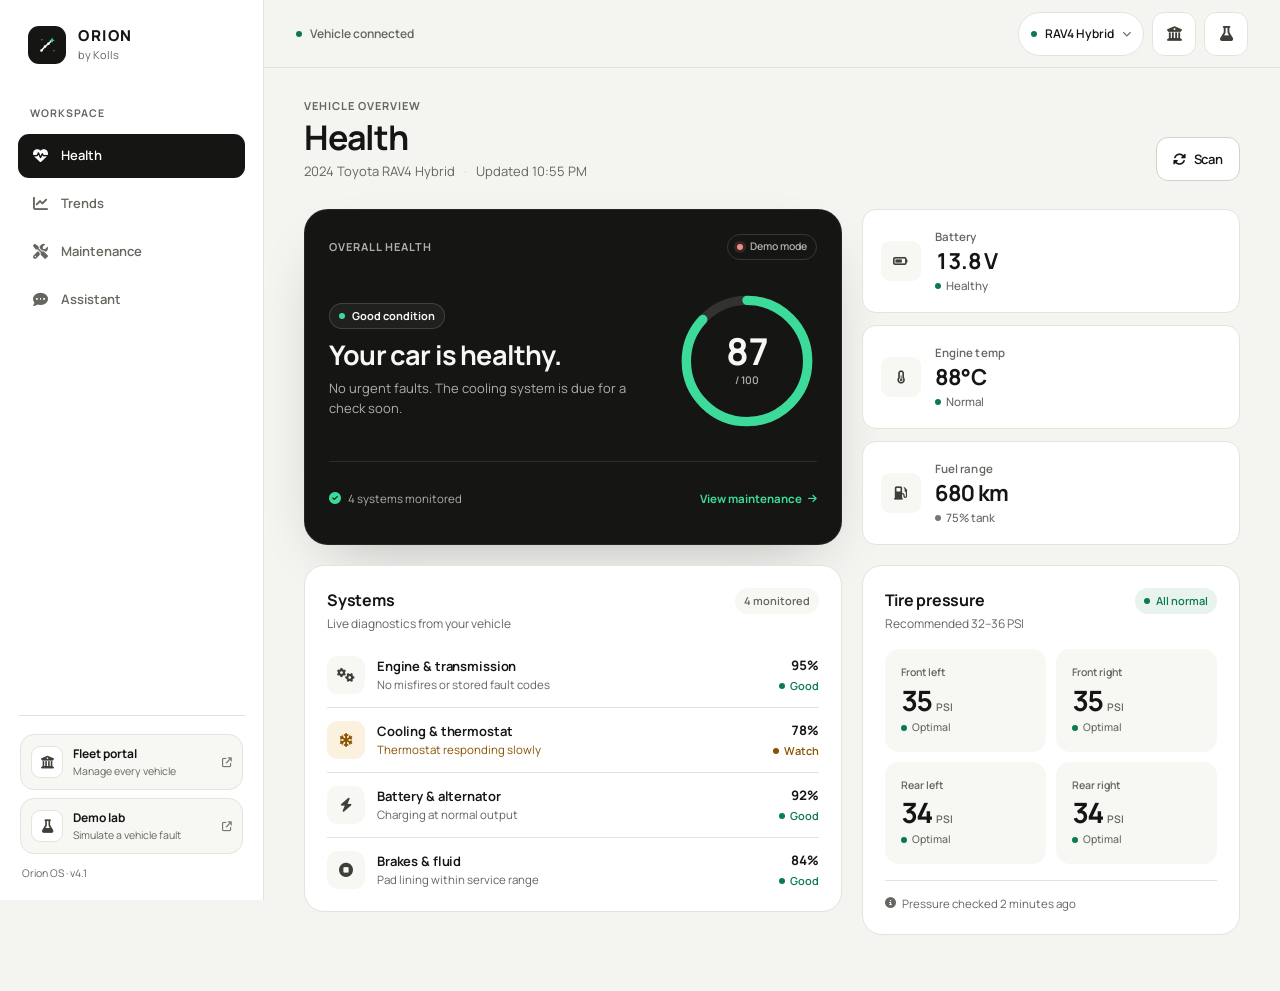
==== web-dashboard/index.html @ 201bc8b8 "fix: remove duplicate ESP32 device card and swap mobile fleet action for demo lab" ====
<!DOCTYPE html>
<html lang="en">
<head>
  <meta charset="UTF-8">
  <meta name="viewport" content="width=device-width, initial-scale=1">
  <meta name="description" content="Orion by Kolls — live vehicle diagnostics, maintenance planning and plain-English mechanic advice.">
  <meta name="theme-color" content="#f4f4f1">
  <title>Orion — Vehicle Health</title>

  <link rel="icon" type="image/svg+xml" href="logo.svg?v=3">

  <link rel="preconnect" href="https://fonts.googleapis.com">
  <link rel="preconnect" href="https://fonts.gstatic.com" crossorigin>
  <link href="https://fonts.googleapis.com/css2?family=Manrope:wght@400;500;600;700;800&display=swap" rel="stylesheet">
  <link rel="stylesheet" href="https://cdnjs.cloudflare.com/ajax/libs/font-awesome/6.5.1/css/all.min.css">

  <link rel="stylesheet" href="styles.css?v=13.1">
</head>
<body>
  <svg class="svg-sprite" xmlns="http://www.w3.org/2000/svg" aria-hidden="true" focusable="false">
    <symbol id="orion-mark" viewBox="0 0 32 32">
      <g fill="none" stroke="currentColor" stroke-width="2.1" stroke-linecap="round" stroke-linejoin="round">
        <path d="M8 24 13.2 18.1 18 14.2 21.8 10.4"/>
      </g>
      <g fill="currentColor">
        <circle cx="8" cy="24" r="1.9"/>
        <circle cx="13.2" cy="18.1" r="1.9"/>
        <circle cx="18" cy="14.2" r="1.9"/>
      </g>
      <path d="M23.4 4.8 24.5 7.9 27.6 9 24.5 10.1 23.4 13.2 22.3 10.1 19.2 9 22.3 7.9Z" fill="var(--accent-bright)"/>
      <circle cx="8.6" cy="8.4" r="1" fill="currentColor" opacity=".5"/>
      <circle cx="26" cy="24.2" r="1" fill="currentColor" opacity=".5"/>
    </symbol>
  </svg>
  <a class="skip-link" href="#main-content">Skip to content</a>

  <div class="app-shell">

    <!-- Desktop navigation -->
    <aside class="sidebar" aria-label="Workspace">
      <a class="brand" href="#" onclick="switchTab('health'); return false;" aria-label="Orion home">
        <span class="brand-mark"><svg viewBox="0 0 32 32" aria-hidden="true" focusable="false"><use href="#orion-mark"></use></svg></span>
        <span class="brand-text"><strong>ORION</strong><small>by Kolls</small></span>
      </a>

      <nav class="side-nav" aria-label="Main">
        <p class="nav-label">Workspace</p>
        <button class="nav-btn active" type="button" data-tab="health" aria-current="page">
          <i class="fa-solid fa-heart-pulse" aria-hidden="true"></i>
          <span>Health</span>
        </button>
        <button class="nav-btn" type="button" data-tab="trends">
          <i class="fa-solid fa-chart-line" aria-hidden="true"></i>
          <span>Trends</span>
        </button>
        <button class="nav-btn" type="button" data-tab="repairs">
          <i class="fa-solid fa-screwdriver-wrench" aria-hidden="true"></i>
          <span>Maintenance</span>
        </button>
        <button class="nav-btn" type="button" data-tab="assistant">
          <i class="fa-solid fa-comment-dots" aria-hidden="true"></i>
          <span>Assistant</span>
        </button>
      </nav>

      <div class="sidebar-footer">
        <a class="sidebar-demo sidebar-link" href="fleet.html">
          <span class="sidebar-demo-icon"><i class="fa-solid fa-building-columns" aria-hidden="true"></i></span>
          <span class="sidebar-demo-copy">
            <strong>Fleet portal</strong>
            <small>Manage every vehicle</small>
          </span>
          <i class="fa-solid fa-arrow-up-right-from-square" aria-hidden="true"></i>
        </a>
        <button class="sidebar-demo sidebar-demo--secondary" type="button" onclick="openSimModal()">
          <span class="sidebar-demo-icon"><i class="fa-solid fa-flask" aria-hidden="true"></i></span>
          <span class="sidebar-demo-copy">
            <strong>Demo lab</strong>
            <small>Simulate a vehicle fault</small>
          </span>
          <i class="fa-solid fa-arrow-up-right-from-square" aria-hidden="true"></i>
        </button>
        <p class="version">Orion OS · v4.1</p>
      </div>
    </aside>

    <!-- Main application -->
    <div class="app-main">

      <header class="topbar">
        <div class="topbar-brand">
          <span class="brand-mark brand-mark--sm"><svg viewBox="0 0 32 32" aria-hidden="true" focusable="false"><use href="#orion-mark"></use></svg></span>
          <strong>ORION</strong>
        </div>

        <div class="topbar-context">
          <span class="status-dot status-dot--dark" id="connection-dot"></span>
          <span id="connection-text">Vehicle connected</span>
        </div>

        <div class="topbar-right">
          <button class="vehicle-chip" type="button" onclick="openGarageModal()" aria-haspopup="dialog" title="Switch vehicle">
            <span class="status-dot" id="vehicle-dot"></span>
            <span id="header-car-name">RAV4 Hybrid</span>
            <i class="fa-solid fa-chevron-down" aria-hidden="true"></i>
          </button>
          <a class="icon-btn topbar-fleet-link" href="fleet.html" aria-label="Open fleet portal" title="Fleet portal">
            <i class="fa-solid fa-building-columns" aria-hidden="true"></i>
          </a>
          <button class="icon-btn topbar-demo" type="button" onclick="openSimModal()" aria-haspopup="dialog" aria-label="Open demo lab" title="Demo lab">
            <i class="fa-solid fa-flask" aria-hidden="true"></i>
          </button>
        </div>
      </header>

      <main class="content" id="main-content" tabindex="-1">

        <!-- =================================================================== -->
        <!-- HEALTH                                                              -->
        <!-- =================================================================== -->
        <section class="page active" id="page-health" aria-labelledby="health-title">
          <header class="page-head">
            <div>
              <p class="eyebrow">Vehicle overview</p>
              <h1 id="health-title">Health</h1>
              <p class="page-sub">
                <span id="page-car-name">2024 Toyota RAV4 Hybrid</span>
                <span class="dot-sep" aria-hidden="true">·</span>
                <span id="last-scan">Updated just now</span>
              </p>
            </div>
            <div class="page-head-actions">
              <button class="btn btn-secondary" type="button" id="scan-btn" onclick="runScan()" aria-label="Run a new vehicle scan">
                <i class="fa-solid fa-rotate" aria-hidden="true"></i>
                <span>Scan</span>
              </button>
            </div>
          </header>

          <div class="health-layout">

            <article class="score-card">
              <div class="score-top">
                <span class="eyebrow eyebrow--light">Overall health</span>
                <span class="live-badge is-demo" id="live-badge"><span class="live-dot" aria-hidden="true"></span><span id="live-badge-text">Demo mode</span></span>
              </div>

              <div class="score-main">
                <div class="score-copy">
                  <div class="status-pill" id="health-status-badge">
                    <span class="status-dot" aria-hidden="true"></span>
                    <span id="health-status-text">Good condition</span>
                  </div>
                  <h2 id="health-headline">Your car is healthy.</h2>
                  <p id="health-summary-text">No urgent faults. The cooling system is due for a check soon.</p>
                </div>

                <div class="score-ring" id="score-ring" role="img" aria-label="Health score: 87 out of 100">
                  <svg viewBox="0 0 120 120" aria-hidden="true">
                    <circle class="ring-track" cx="60" cy="60" r="52" pathLength="100"></circle>
                    <circle class="ring-value" id="ring-value" cx="60" cy="60" r="52" pathLength="100"></circle>
                  </svg>
                  <div class="score-ring-inner">
                    <strong id="health-score-number">87</strong>
                    <span>/ 100</span>
                  </div>
                </div>
              </div>

              <div class="score-foot">
                <span><i class="fa-solid fa-circle-check" aria-hidden="true"></i> 4 systems monitored</span>
                <button class="link-btn" type="button" onclick="switchTab('repairs')">
                  View maintenance <i class="fa-solid fa-arrow-right" aria-hidden="true"></i>
                </button>
              </div>
            </article>

            <div class="vitals-column">
              <article class="vital-card">
                <div class="vital-icon"><i class="fa-solid fa-battery-three-quarters" aria-hidden="true"></i></div>
                <div class="vital-copy">
                  <span class="vital-label">Battery</span>
                  <strong class="vital-value" id="val-battery">13.8 V</strong>
                  <span class="vital-meta"><span class="status-dot" id="battery-dot" aria-hidden="true"></span><span id="battery-status-text">Healthy</span></span>
                </div>
              </article>

              <article class="vital-card">
                <div class="vital-icon"><i class="fa-solid fa-temperature-half" aria-hidden="true"></i></div>
                <div class="vital-copy">
                  <span class="vital-label">Engine temp</span>
                  <strong class="vital-value" id="val-temp">88°C</strong>
                  <span class="vital-meta"><span class="status-dot" id="temp-dot" aria-hidden="true"></span><span id="temp-status-text">Normal</span></span>
                </div>
              </article>

              <article class="vital-card">
                <div class="vital-icon"><i class="fa-solid fa-gas-pump" aria-hidden="true"></i></div>
                <div class="vital-copy">
                  <span class="vital-label">Fuel range</span>
                  <strong class="vital-value" id="val-range">680 km</strong>
                  <span class="vital-meta"><span class="status-dot status-dot--neutral" id="range-dot" aria-hidden="true"></span><span id="range-status-text">75% tank</span></span>
                </div>
              </article>
            </div>

            <article class="card systems-card">
              <div class="card-head">
                <div>
                  <h2>Systems</h2>
                  <p id="systems-sub">Live diagnostics from your vehicle</p>
                </div>
                <span class="chip chip--quiet">4 monitored</span>
              </div>

              <div class="system-list">
                <div class="system-row">
                  <div class="system-icon"><i class="fa-solid fa-gears" aria-hidden="true"></i></div>
                  <div class="system-copy">
                    <strong>Engine &amp; transmission</strong>
                    <span>No misfires or stored fault codes</span>
                  </div>
                  <div class="system-metric">
                    <span class="system-value" data-system-value="engine">95%</span>
                    <span class="status status--good"><span class="status-dot" aria-hidden="true"></span>Good</span>
                  </div>
                </div>

                <div class="system-row" id="comp-row-cooling">
                  <div class="system-icon" id="cooling-icon"><i class="fa-solid fa-snowflake" aria-hidden="true"></i></div>
                  <div class="system-copy">
                    <strong>Cooling &amp; thermostat</strong>
                    <span id="cooling-desc">Thermostat responding slowly</span>
                  </div>
                  <div class="system-metric">
                    <span class="system-value" id="cooling-value">78%</span>
                    <span class="status status--warn" id="cooling-status"><span class="status-dot" aria-hidden="true"></span><span id="cooling-status-text">Watch</span></span>
                  </div>
                </div>

                <div class="system-row">
                  <div class="system-icon"><i class="fa-solid fa-bolt" aria-hidden="true"></i></div>
                  <div class="system-copy">
                    <strong>Battery &amp; alternator</strong>
                    <span>Charging at normal output</span>
                  </div>
                  <div class="system-metric">
                    <span class="system-value" data-system-value="electrical">92%</span>
                    <span class="status status--good"><span class="status-dot" aria-hidden="true"></span>Good</span>
                  </div>
                </div>

                <div class="system-row">
                  <div class="system-icon"><i class="fa-solid fa-circle-stop" aria-hidden="true"></i></div>
                  <div class="system-copy">
                    <strong>Brakes &amp; fluid</strong>
                    <span>Pad lining within service range</span>
                  </div>
                  <div class="system-metric">
                    <span class="system-value" data-system-value="brakes">84%</span>
                    <span class="status status--good"><span class="status-dot" aria-hidden="true"></span>Good</span>
                  </div>
                </div>
              </div>
            </article>

            <article class="card tires-card">
              <div class="card-head">
                <div>
                  <h2>Tire pressure</h2>
                  <p>Recommended 32–36 PSI</p>
                </div>
                <span class="chip chip--good" id="tpms-badge"><span class="status-dot" aria-hidden="true"></span><span id="tpms-badge-text">All normal</span></span>
              </div>

              <div class="tire-grid">
                <div class="tire-item" id="tire-fl-item">
                  <span class="tire-pos">Front left</span>
                  <div class="tire-reading"><strong id="tire-fl">35</strong><span>PSI</span></div>
                  <span class="tire-state"><span class="status-dot" id="tire-fl-dot" aria-hidden="true"></span><span id="tire-fl-state">Optimal</span></span>
                </div>
                <div class="tire-item" id="tire-fr-item">
                  <span class="tire-pos">Front right</span>
                  <div class="tire-reading"><strong id="tire-fr">35</strong><span>PSI</span></div>
                  <span class="tire-state"><span class="status-dot" id="tire-fr-dot" aria-hidden="true"></span><span id="tire-fr-state">Optimal</span></span>
                </div>
                <div class="tire-item" id="tire-rl-item">
                  <span class="tire-pos">Rear left</span>
                  <div class="tire-reading"><strong id="tire-rl">34</strong><span>PSI</span></div>
                  <span class="tire-state"><span class="status-dot" id="tire-rl-dot" aria-hidden="true"></span><span id="tire-rl-state">Optimal</span></span>
                </div>
                <div class="tire-item" id="tire-rr-item">
                  <span class="tire-pos">Rear right</span>
                  <div class="tire-reading"><strong id="tire-rr">34</strong><span>PSI</span></div>
                  <span class="tire-state"><span class="status-dot" id="tire-rr-dot" aria-hidden="true"></span><span id="tire-rr-state">Optimal</span></span>
                </div>
              </div>

              <div class="card-foot" id="tpms-footnote"><i class="fa-solid fa-circle-info" aria-hidden="true"></i> Pressure checked 2 minutes ago</div>
            </article>

          </div>
        </section>

        <!-- =================================================================== -->
        <!-- TRENDS                                                              -->
        <!-- =================================================================== -->
        <section class="page" id="page-trends" aria-labelledby="trends-title">
          <header class="page-head">
            <div>
              <p class="eyebrow">Vehicle history</p>
              <h1 id="trends-title">Trends</h1>
              <p class="page-sub">Health, efficiency and battery history at a glance.</p>
            </div>
          </header>

          <div class="trends-layout">
            <article class="card chart-card chart-card--health">
              <div class="card-head chart-head">
                <div>
                  <div class="chart-title-row">
                    <h2>Health score</h2>
                    <span class="chip chip--quiet">Sample data</span>
                  </div>
                  <p id="health-trend-caption">Daily overall condition, last 30 days.</p>
                </div>
                <div class="segmented chart-range" role="group" aria-label="Health score date range">
                  <button class="seg-btn" type="button" data-trend-range="7" aria-pressed="false">7D</button>
                  <button class="seg-btn active" type="button" data-trend-range="30" aria-pressed="true">30D</button>
                  <button class="seg-btn" type="button" data-trend-range="90" aria-pressed="false">90D</button>
                </div>
              </div>

              <div class="chart-kpis">
                <div class="chart-kpi-main">
                  <strong id="trend-current-score">87</strong><span>/ 100 today</span>
                </div>
                <span class="chart-delta" id="trend-delta">
                  <i class="fa-solid fa-arrow-trend-up" aria-hidden="true"></i>
                  <span>+4 pts</span>
                </span>
              </div>

              <div class="line-chart" id="health-chart" role="img" aria-label="Health score over the last 30 days">
                <div class="chart-y" id="health-chart-y" aria-hidden="true"></div>
                <div class="chart-plot">
                  <svg class="chart-svg" viewBox="0 0 100 100" preserveAspectRatio="none" aria-hidden="true">
                    <defs>
                      <linearGradient id="health-area-fill" x1="0" y1="0" x2="0" y2="100" gradientUnits="userSpaceOnUse">
                        <stop offset="0%" stop-color="#0b7a53" stop-opacity="0.18"></stop>
                        <stop offset="100%" stop-color="#0b7a53" stop-opacity="0.01"></stop>
                      </linearGradient>
                    </defs>
                    <g class="chart-grid" id="health-chart-grid"></g>
                    <path class="chart-area" id="health-chart-area" fill="url(#health-area-fill)" d=""></path>
                    <path class="chart-line" id="health-chart-line" d=""></path>
                  </svg>
                  <span class="chart-last-dot" id="health-chart-dot" aria-hidden="true"></span>
                </div>
                <div class="chart-x" id="health-chart-x" aria-hidden="true"></div>
              </div>

              <div class="chart-foot">
                <span><strong id="trend-best">87</strong> best day</span>
                <span><strong id="trend-average">84</strong> average</span>
                <span class="chart-foot-note">Illustrative history</span>
              </div>
            </article>

            <article class="card trend-summary" aria-labelledby="trend-summary-title">
              <div class="card-head">
                <div>
                  <h2 id="trend-summary-title">Highlights</h2>
                  <p id="trend-summary-caption">Selected period at a glance.</p>
                </div>
                <span class="trend-summary-icon" aria-hidden="true">
                  <i class="fa-solid fa-arrow-trend-up"></i>
                </span>
              </div>

              <div class="trend-stats">
                <div class="trend-stat">
                  <span>Average</span>
                  <strong id="trend-stat-average">84</strong>
                  <small>out of 100</small>
                </div>
                <div class="trend-stat">
                  <span>Best day</span>
                  <strong id="trend-stat-best">87</strong>
                  <small id="trend-stat-best-label">Oct 20</small>
                </div>
                <div class="trend-stat">
                  <span>Lowest</span>
                  <strong id="trend-stat-low">80</strong>
                  <small id="trend-stat-low-label">Sep 21</small>
                </div>
                <div class="trend-stat">
                  <span>Change</span>
                  <strong id="trend-stat-change">+7</strong>
                  <small>points in period</small>
                </div>
              </div>

              <div class="trend-note">
                <span class="status-dot" aria-hidden="true"></span>
                <span id="trend-note-text">No fault codes recorded in the selected period.</span>
              </div>
            </article>

            <article class="card chart-card chart-card--fuel">
              <div class="card-head chart-head">
                <div>
                  <h2>Fuel economy</h2>
                  <p>Weekly average, litres per 100 km.</p>
                </div>
                <span class="chip chip--good">Improving</span>
              </div>

              <div class="bar-chart" id="fuel-chart" role="img" aria-label="Weekly fuel economy for the last six weeks">
                <div class="bar-columns" id="fuel-bars"></div>
              </div>

              <div class="chart-foot">
                <span>Latest <strong id="fuel-latest">6.9 L/100 km</strong></span>
                <span>6-week average <strong id="fuel-average">7.3 L/100 km</strong></span>
              </div>
            </article>

            <article class="card chart-card chart-card--battery">
              <div class="card-head chart-head">
                <div>
                  <h2>Battery voltage</h2>
                  <p>Resting voltage, last 14 days.</p>
                </div>
                <span class="chip chip--good">Stable</span>
              </div>

              <div class="chart-kpis chart-kpis--small">
                <div class="chart-kpi-main">
                  <strong id="battery-latest">13.8</strong><span>V today</span>
                </div>
                <span class="chart-delta chart-delta--neutral" id="battery-delta">Normal range</span>
              </div>

              <div class="line-chart line-chart--compact" id="battery-chart" role="img" aria-label="Battery voltage over the last 14 days">
                <div class="chart-y" id="battery-chart-y" aria-hidden="true"></div>
                <div class="chart-plot">
                  <svg class="chart-svg" viewBox="0 0 100 100" preserveAspectRatio="none" aria-hidden="true">
                    <defs>
                      <linearGradient id="battery-area-fill" x1="0" y1="0" x2="0" y2="100" gradientUnits="userSpaceOnUse">
                        <stop offset="0%" stop-color="#0b7a53" stop-opacity="0.14"></stop>
                        <stop offset="100%" stop-color="#0b7a53" stop-opacity="0.01"></stop>
                      </linearGradient>
                    </defs>
                    <g class="chart-grid" id="battery-chart-grid"></g>
                    <path class="chart-area" id="battery-chart-area" fill="url(#battery-area-fill)" d=""></path>
                    <path class="chart-line" id="battery-chart-line" d=""></path>
                  </svg>
                  <span class="chart-last-dot" id="battery-chart-dot" aria-hidden="true"></span>
                </div>
                <div class="chart-x" id="battery-chart-x" aria-hidden="true"></div>
              </div>

              <div class="chart-foot">
                <span>14-day average <strong id="battery-average">13.7 V</strong></span>
                <span class="chart-foot-note">12.4–12.8 V is low</span>
              </div>
            </article>
          </div>
        </section>

        <!-- =================================================================== -->
        <!-- MAINTENANCE                                                         -->
        <!-- =================================================================== -->
        <section class="page" id="page-repairs" aria-labelledby="repairs-title">
          <header class="page-head">
            <div>
              <p class="eyebrow">Plan &amp; protect</p>
              <h1 id="repairs-title">Maintenance</h1>
              <p class="page-sub">Catch small wear before it becomes an expensive repair.</p>
            </div>
          </header>

          <div class="repairs-layout">
            <article class="savings-card">
              <div class="savings-top">
                <div>
                  <p class="eyebrow">Estimated savings</p>
                  <div class="savings-amount"><span id="total-saved-display">₦3,450,000</span><span class="savings-plus">+</span></div>
                  <p class="savings-copy">Avoided by fixing issues early, based on current service estimates.</p>
                </div>
                <span class="savings-icon"><i class="fa-solid fa-arrow-trend-down" aria-hidden="true"></i></span>
              </div>

              <div class="savings-foot">
                <div>
                  <strong id="repairs-count">2 open items</strong>
                  <span>for this vehicle</span>
                </div>
                <button class="btn btn-secondary btn-sm" type="button" onclick="openCertModal()">
                  <i class="fa-solid fa-file-lines" aria-hidden="true"></i> View report
                </button>
              </div>
            </article>

            <div class="repairs-column">
              <div class="section-head">
                <div>
                  <h2>Needs attention</h2>
                  <p>Simulate a fix to see the health score respond.</p>
                </div>
              </div>

              <div class="repairs-list" id="repairs-list">
                <!-- Rendered by app.js -->
              </div>
            </div>

            <article class="card wear-card">
              <div class="card-head wear-head">
                <div>
                  <h2>Part life</h2>
                  <p>Projected remaining life for your current driving style.</p>
                </div>
                <div class="segmented" role="group" aria-label="Driving style">
                  <button class="seg-btn active" type="button" id="btn-style-gentle" onclick="setDriverStyle('gentle')" aria-pressed="true">Gentle</button>
                  <button class="seg-btn" type="button" id="btn-style-city" onclick="setDriverStyle('city')" aria-pressed="false">City</button>
                  <button class="seg-btn" type="button" id="btn-style-heavy" onclick="setDriverStyle('heavy')" aria-pressed="false">Heavy</button>
                </div>
              </div>

              <div class="wear-list" id="wear-bars-container"><!-- Rendered by app.js --></div>
              <p class="card-note">Estimates based on 12,400 km driven and manufacturer service intervals.</p>
            </article>
          </div>
        </section>

        <!-- =================================================================== -->
        <!-- ASSISTANT                                                           -->
        <!-- =================================================================== -->
        <section class="page" id="page-assistant" aria-labelledby="assistant-title">
          <header class="page-head">
            <div>
              <p class="eyebrow">Help &amp; records</p>
              <h1 id="assistant-title">Assistant</h1>
              <p class="page-sub">Plain-English answers, driving insights and vehicle tools.</p>
            </div>
          </header>

          <button class="assistant-menu-toggle" id="assistant-menu-toggle" type="button" onclick="toggleAssistantMenu()" aria-expanded="false" aria-controls="assistant-side-panel">
            <span class="assistant-menu-icon"><i class="fa-solid fa-bars" aria-hidden="true"></i></span>
            <span class="assistant-menu-copy">
              <strong>Predictive AI &amp; tools</strong>
              <small>Anomaly insights, habits and vehicle records</small>
            </span>
            <i class="fa-solid fa-chevron-down assistant-menu-chevron" aria-hidden="true"></i>
          </button>

          <div class="assistant-layout" id="assistant-layout">
            <div class="assistant-side" id="assistant-side-panel" role="region" aria-label="Predictive model, driving habits and vehicle tools">
              <article class="card ai-model-card" id="ai-model-card" data-tone="good">
                <div class="card-head">
                  <div>
                    <h2>Predictive model</h2>
                    <p>Unsupervised anomaly detection on live telemetry.</p>
                  </div>
                  <span class="chip chip--good" id="ai-model-state">Normal</span>
                </div>

                <div class="ai-score-row">
                  <div class="ai-score-number"><strong id="ai-risk-score">--</strong><span>/100</span></div>
                  <div class="ai-score-copy">
                    <strong id="ai-risk-label">Analysing</strong>
                    <span id="ai-risk-summary">Learning the vehicle's normal operating envelope.</span>
                  </div>
                </div>
                <div class="ai-meter" id="ai-meter" role="img" aria-label="Anomaly risk">
                  <span id="ai-risk-meter"></span>
                </div>

                <div class="ai-fact-grid">
                  <div><span>Nearest cluster</span><strong id="ai-cluster">--</strong></div>
                  <div><span>Confidence</span><strong id="ai-confidence">--</strong></div>
                  <div><span>Baseline</span><strong id="ai-samples">--</strong></div>
                  <div><span>14-day view</span><strong id="ai-forecast">--</strong></div>
                </div>

                <div class="ai-signals" id="ai-signals">
                  <div class="ai-signal">
                    <span class="ai-signal-name"><span class="ai-signal-dot"></span>Waiting for telemetry</span>
                    <strong>--</strong>
                  </div>
                </div>

                <button class="btn btn-secondary btn-sm full-width ai-explain-btn" type="button" onclick="explainAiModel()">
                  <i class="fa-solid fa-microchip" aria-hidden="true"></i> Explain this model
                </button>
              </article>

              <article class="card habits-card">
                <div class="card-head">
                  <div>
                    <h2>Driving habits</h2>
                    <p>How smoothly you drive affects wear.</p>
                  </div>
                  <span class="chip chip--good">+₦4,440,000 / year</span>
                </div>

                <div class="habit-list">
                  <div class="habit-row">
                    <div class="habit-copy"><strong>Smooth braking</strong><span>Saves brake pads</span></div>
                    <span class="habit-value">92%</span>
                  </div>
                  <div class="habit-bar"><span style="width:92%"></span></div>

                  <div class="habit-row">
                    <div class="habit-copy"><strong>Gentle starts</strong><span>Saves fuel</span></div>
                    <span class="habit-value">88%</span>
                  </div>
                  <div class="habit-bar"><span style="width:88%"></span></div>

                  <div class="habit-row">
                    <div class="habit-copy"><strong>Low idling</strong><span>Keeps the engine clean</span></div>
                    <span class="habit-value">95%</span>
                  </div>
                  <div class="habit-bar"><span style="width:95%"></span></div>
                </div>
              </article>

              <article class="card tools-card">
                <div class="card-head">
                  <div>
                    <h2>Vehicle tools</h2>
                    <p>Records, vehicles and testing.</p>
                  </div>
                </div>

                <div class="tool-list">
                  <button class="tool-row" type="button" onclick="openAssistantTool('certificate')">
                    <span class="tool-icon"><i class="fa-solid fa-file-shield" aria-hidden="true"></i></span>
                    <span class="tool-copy"><strong>Health certificate</strong><span>Print or save a verified report</span></span>
                    <i class="fa-solid fa-chevron-right" aria-hidden="true"></i>
                  </button>

                  <button class="tool-row" type="button" onclick="openAssistantTool('garage')">
                    <span class="tool-icon"><i class="fa-solid fa-warehouse" aria-hidden="true"></i></span>
                    <span class="tool-copy"><strong>Connected garage</strong><span>Switch between family vehicles</span></span>
                    <i class="fa-solid fa-chevron-right" aria-hidden="true"></i>
                  </button>

                  <a class="tool-row tool-row--link" href="fleet.html">
                    <span class="tool-icon"><i class="fa-solid fa-building-columns" aria-hidden="true"></i></span>
                    <span class="tool-copy"><strong>Fleet portal</strong><span>Track multiple vehicles and brands</span></span>
                    <i class="fa-solid fa-arrow-up-right-from-square" aria-hidden="true"></i>
                  </a>

                  <button class="tool-row" type="button" onclick="openAssistantTool('demo')">
                    <span class="tool-icon"><i class="fa-solid fa-flask" aria-hidden="true"></i></span>
                    <span class="tool-copy"><strong>Demo lab</strong><span>Test warnings without hardware</span></span>
                    <i class="fa-solid fa-chevron-right" aria-hidden="true"></i>
                  </button>
                </div>
              </article>
            </div>

            <article class="chat-card">
              <div class="chat-head">
                <span class="chat-avatar"><i class="fa-solid fa-user-gear" aria-hidden="true"></i></span>
                <div class="chat-title">
                  <h2>AI Mechanic</h2>
                  <p><span class="status-dot" aria-hidden="true"></span>Online · local ML · anomaly model</p>
                </div>
              </div>

              <div class="chat-model-strip">
                <span><i class="fa-solid fa-microchip" aria-hidden="true"></i> Unsupervised model</span>
                <strong id="chat-model-summary">Learning baseline…</strong>
              </div>

              <div class="chat-stream" id="assistant-chat-stream" aria-live="polite">
                <div class="msg msg--bot">
                  <p>Hi — I'm Orion's AI mechanic. I use a local TF-IDF intent model and an unsupervised k-means anomaly detector on your live telemetry.</p>
                </div>
                <div class="msg msg--bot">
                  <p>Ask <strong>“What will fail next?”</strong> for a predictive scan, or ask about a system and I'll ground the answer in the model's signal scores.</p>
                </div>
              </div>

              <div class="chat-chips" aria-label="Suggested questions">
                <button class="chat-chip" type="button" onclick="askMechanicQuestion('Predict the next likely failure')">Predict next failure</button>
                <button class="chat-chip" type="button" onclick="askMechanicQuestion('What looks anomalous right now?')">What looks anomalous?</button>
                <button class="chat-chip" type="button" onclick="askMechanicQuestion('Why does the car feel like it runs warm?')">Why is the car warm?</button>
                <button class="chat-chip" type="button" onclick="askMechanicQuestion('How long can I drive on my current brake pads?')">Brake pad life</button>
                <button class="chat-chip" type="button" onclick="askMechanicQuestion('How does the unsupervised AI model work?')">How does the AI work?</button>
              </div>

              <form class="chat-form" id="assistant-form">
                <label class="visually-hidden" for="assistant-input-field">Ask the mechanic a question</label>
                <input class="chat-input" type="text" id="assistant-input-field" placeholder="Ask about your car…" autocomplete="off">
                <button class="send-btn" type="submit" aria-label="Send message">
                  <i class="fa-solid fa-arrow-up" aria-hidden="true"></i>
                </button>
              </form>
            </article>
          </div>
        </section>

      </main>

      <!-- Mobile navigation -->
      <nav class="bottom-nav" aria-label="Mobile navigation">
        <button class="nav-btn active" type="button" data-tab="health" aria-current="page">
          <i class="fa-solid fa-heart-pulse" aria-hidden="true"></i>
          <span>Health</span>
        </button>
        <button class="nav-btn" type="button" data-tab="trends">
          <i class="fa-solid fa-chart-line" aria-hidden="true"></i>
          <span>Trends</span>
        </button>
        <button class="nav-btn" type="button" data-tab="repairs">
          <i class="fa-solid fa-screwdriver-wrench" aria-hidden="true"></i>
          <span>Maintenance</span>
        </button>
        <button class="nav-btn" type="button" data-tab="assistant">
          <i class="fa-solid fa-comment-dots" aria-hidden="true"></i>
          <span>Assistant</span>
        </button>
      </nav>
    </div>
  </div>

  <!-- ===================================================================== -->
  <!-- MODALS                                                                -->
  <!-- ===================================================================== -->

  <div class="modal-overlay" id="garage-modal" aria-hidden="true">
    <div class="modal" role="dialog" aria-modal="true" aria-labelledby="garage-title">
      <div class="modal-head">
        <div>
          <p class="eyebrow">Connected garage</p>
          <h2 id="garage-title">Choose a vehicle</h2>
        </div>
        <button class="icon-btn modal-close" type="button" data-close aria-label="Close garage">
          <i class="fa-solid fa-xmark" aria-hidden="true"></i>
        </button>
      </div>
      <p class="modal-desc">Select a vehicle to inspect its live health status.</p>

      <div class="garage-list">
        <button class="garage-item active" type="button" data-car="suv" onclick="selectCar('suv')" aria-pressed="true">
          <span class="garage-car">
            <span class="garage-icon"><i class="fa-solid fa-car-side" aria-hidden="true"></i></span>
            <span class="garage-copy"><strong>2024 Toyota RAV4 Hybrid</strong><small>Family SUV · 7ABC123</small></span>
          </span>
          <span class="garage-score"><strong data-score-for="suv">87</strong><small>/ 100</small><i class="fa-solid fa-circle-check" aria-hidden="true"></i></span>
        </button>

        <button class="garage-item" type="button" data-car="sedan" onclick="selectCar('sedan')" aria-pressed="false">
          <span class="garage-car">
            <span class="garage-icon"><i class="fa-solid fa-car-side" aria-hidden="true"></i></span>
            <span class="garage-copy"><strong>2023 Honda Civic 2.0L</strong><small>Daily commuter · 9XYZ882</small></span>
          </span>
          <span class="garage-score"><strong data-score-for="sedan">95</strong><small>/ 100</small><i class="fa-solid fa-circle-check" aria-hidden="true"></i></span>
        </button>

        <button class="garage-item" type="button" data-car="truck" onclick="selectCar('truck')" aria-pressed="false">
          <span class="garage-car">
            <span class="garage-icon"><i class="fa-solid fa-truck-pickup" aria-hidden="true"></i></span>
            <span class="garage-copy"><strong>2022 Ford F-150 SuperCrew</strong><small>Work truck · 4MNO456</small></span>
          </span>
          <span class="garage-score"><strong data-score-for="truck">74</strong><small>/ 100</small><i class="fa-solid fa-circle-check" aria-hidden="true"></i></span>
        </button>
      </div>
    </div>
  </div>

  <div class="modal-overlay" id="cert-modal" aria-hidden="true">
    <div class="modal modal--wide" role="dialog" aria-modal="true" aria-labelledby="cert-modal-title">
      <div class="modal-head">
        <div>
          <p class="eyebrow">Vehicle record</p>
          <h2 id="cert-modal-title">Health certificate</h2>
        </div>
        <button class="icon-btn modal-close" type="button" data-close aria-label="Close certificate">
          <i class="fa-solid fa-xmark" aria-hidden="true"></i>
        </button>
      </div>

      <div class="cert-sheet">
        <div class="cert-top">
          <div class="cert-brand">
            <span class="brand-mark brand-mark--sm"><svg viewBox="0 0 32 32" aria-hidden="true" focusable="false"><use href="#orion-mark"></use></svg></span>
            <span><strong>ORION</strong><small>A Kolls product</small></span>
          </div>
          <span class="chip chip--good">Verified report</span>
        </div>

        <div class="cert-title">
          <p>Vehicle health certificate</p>
          <h2 id="cert-title">2024 Toyota RAV4 Hybrid</h2>
          <span>Generated from live vehicle diagnostics</span>
        </div>

        <div class="cert-score">
          <div>
            <span>Overall health</span>
            <strong id="cert-score">87 / 100</strong>
          </div>
          <span class="status-pill status-pill--light" id="cert-status"><span class="status-dot"></span><span id="cert-status-text">Good condition</span></span>
        </div>

        <div class="cert-grid">
          <div><span>Engine &amp; transmission</span><strong id="cert-engine">95% · Pass</strong></div>
          <div><span>Cooling system</span><strong id="cert-cooling">78% · Monitor</strong></div>
          <div><span>Battery &amp; charging</span><strong id="cert-electrical">92% · Pass</strong></div>
          <div><span>Brakes &amp; chassis</span><strong id="cert-brakes">84% · Pass</strong></div>
          <div><span>Inspection date</span><strong id="cert-date">October 20, 2026</strong></div>
          <div><span>Fault codes</span><strong>0 pending</strong></div>
        </div>

        <div class="cert-foot">
          <span>Verification ID</span>
          <strong id="cert-hash">ORION-8F91A-2026</strong>
        </div>
      </div>

      <div class="modal-actions">
        <button class="btn btn-primary full-width" type="button" onclick="window.print()">
          <i class="fa-solid fa-print" aria-hidden="true"></i> Print report
        </button>
      </div>
    </div>
  </div>

  <div class="modal-overlay" id="sim-modal" aria-hidden="true">
    <div class="modal" role="dialog" aria-modal="true" aria-labelledby="sim-title">
      <div class="modal-head">
        <div>
          <p class="eyebrow">Demo lab</p>
          <h2 id="sim-title">Simulate a fault</h2>
        </div>
        <button class="icon-btn modal-close" type="button" data-close aria-label="Close demo lab">
          <i class="fa-solid fa-xmark" aria-hidden="true"></i>
        </button>
      </div>
      <p class="modal-desc">Choose a scenario to see how the dashboard responds. Values stay simulated until you reset.</p>

      <div class="demo-grid">
        <button class="demo-option" type="button" onclick="triggerTestScenario('overheat')">
          <span class="demo-icon demo-icon--danger"><i class="fa-solid fa-temperature-high" aria-hidden="true"></i></span>
          <span class="demo-copy"><strong>Engine overheat</strong><span>112°C coolant, health drops</span></span>
          <i class="fa-solid fa-chevron-right" aria-hidden="true"></i>
        </button>

        <button class="demo-option" type="button" onclick="triggerTestScenario('battery')">
          <span class="demo-icon demo-icon--warn"><i class="fa-solid fa-car-battery" aria-hidden="true"></i></span>
          <span class="demo-copy"><strong>Low battery</strong><span>11.4V charging fault</span></span>
          <i class="fa-solid fa-chevron-right" aria-hidden="true"></i>
        </button>

        <button class="demo-option" type="button" onclick="triggerTestScenario('tire')">
          <span class="demo-icon demo-icon--warn"><i class="fa-solid fa-circle-exclamation" aria-hidden="true"></i></span>
          <span class="demo-copy"><strong>Low tire pressure</strong><span>Front left drops to 24 PSI</span></span>
          <i class="fa-solid fa-chevron-right" aria-hidden="true"></i>
        </button>

        <button class="demo-option" type="button" onclick="triggerTestScenario('reset')">
          <span class="demo-icon demo-icon--good"><i class="fa-solid fa-rotate-left" aria-hidden="true"></i></span>
          <span class="demo-copy"><strong>Reset to normal</strong><span>Restore the selected vehicle</span></span>
          <i class="fa-solid fa-chevron-right" aria-hidden="true"></i>
        </button>
      </div>
    </div>
  </div>

  <div class="toast-popup" id="toast-message" role="status" aria-live="polite">
    <span class="toast-icon"><i class="fa-solid fa-check" id="toast-icon" aria-hidden="true"></i></span>
    <span id="toast-text"></span>
  </div>

  <script src="mqtt.min.js?v=5.10.4"></script>
  <script src="live-telemetry.js?v=1.1"></script>
  <script src="ai-engine.js?v=1.1"></script>
  <script src="app.js?v=12.2"></script>
</body>
</html>
---- web-dashboard/styles.css ----
/* ==========================================================================
   ORION BY KOLLS — VEHICLE HEALTH DESIGN SYSTEM
   Neutral-first interface. One accent. 4/8pt spacing. Responsive app shell.
   ========================================================================== */

:root {
  --bg: #f4f4f1;
  --surface: #ffffff;
  --surface-2: #f7f7f3;
  --surface-3: #efefea;

  --ink: #151614;
  --ink-2: #3d3f39;
  --muted: #64665f;
  --muted-2: #767870;

  --border: #e4e4dd;
  --border-strong: #d3d3ca;

  --dark: #151614;
  --dark-2: #1d1e1b;
  --on-dark: #f7f7f3;
  --on-dark-muted: #aeb0a6;

  --accent: #0b7a53;
  --accent-strong: #075e40;
  --accent-soft: #e7f3ec;
  --accent-bright: #3ddb9a;

  --warn: #8a5200;
  --warn-soft: #fbf1de;
  --warn-bright: #e8a23a;

  --danger: #9e2a21;
  --danger-soft: #fbeae8;
  --danger-bright: #f28b82;

  --radius-sm: 10px;
  --radius-md: 14px;
  --radius-lg: 20px;
  --radius-xl: 24px;

  --shadow-sm: 0 1px 2px rgba(20, 21, 19, 0.04);
  --shadow-lg: 0 24px 60px -28px rgba(20, 21, 19, 0.32);

  --sidebar-w: 264px;
  --font: 'Manrope', -apple-system, BlinkMacSystemFont, 'Segoe UI', Roboto, sans-serif;
  --ease: cubic-bezier(0.2, 0.8, 0.2, 1);
}

/* --------------------------------------------------------------------------
   Reset & base
   -------------------------------------------------------------------------- */

*,
*::before,
*::after {
  box-sizing: border-box;
}

html {
  -webkit-text-size-adjust: 100%;
}

body {
  margin: 0;
  min-height: 100vh;
  background: var(--bg);
  color: var(--ink);
  font-family: var(--font);
  font-size: 15px;
  line-height: 1.5;
  -webkit-font-smoothing: antialiased;
  text-rendering: optimizeLegibility;
}

body.modal-open {
  overflow: hidden;
}

h1, h2, h3, h4, p {
  margin: 0;
}

button,
input {
  font: inherit;
  color: inherit;
}

button {
  border: 0;
  background: none;
}

button:not(:disabled) {
  cursor: pointer;
}

button:disabled {
  cursor: wait;
}

a {
  color: var(--accent);
}

svg {
  display: block;
}

.svg-sprite {
  position: absolute;
  width: 0;
  height: 0;
  overflow: hidden;
}

::selection {
  background: var(--accent);
  color: #fff;
}

:where(button, a, input):focus-visible {
  outline: 2px solid var(--accent);
  outline-offset: 2px;
}

.visually-hidden {
  position: absolute !important;
  width: 1px;
  height: 1px;
  padding: 0;
  margin: -1px;
  overflow: hidden;
  clip: rect(0, 0, 0, 0);
  white-space: nowrap;
  border: 0;
}

.skip-link {
  position: fixed;
  top: 12px;
  left: 12px;
  z-index: 3000;
  transform: translateY(-160%);
  padding: 10px 16px;
  border-radius: var(--radius-sm);
  background: var(--ink);
  color: #fff;
  font-size: 13px;
  font-weight: 600;
  text-decoration: none;
  transition: transform 0.2s var(--ease);
}

.skip-link:focus {
  transform: translateY(0);
}

.full-width {
  width: 100%;
}

/* --------------------------------------------------------------------------
   App shell
   -------------------------------------------------------------------------- */

.app-shell {
  min-height: 100vh;
}

.app-main {
  min-height: 100vh;
  display: flex;
  flex-direction: column;
}

.sidebar {
  display: none;
}

.content {
  width: 100%;
  max-width: 840px;
  margin: 0 auto;
  flex: 1;
  padding: 24px 16px calc(96px + env(safe-area-inset-bottom));
}

.page {
  display: none;
}

.page.active {
  display: block;
  animation: pageIn 0.28s var(--ease);
}

@keyframes pageIn {
  from {
    opacity: 0;
    transform: translateY(6px);
  }
  to {
    opacity: 1;
    transform: none;
  }
}

/* --------------------------------------------------------------------------
   Brand
   -------------------------------------------------------------------------- */

.brand {
  display: flex;
  align-items: center;
  gap: 12px;
  min-width: 0;
  color: var(--ink);
  text-decoration: none;
}

.brand-mark {
  width: 38px;
  height: 38px;
  border-radius: 11px;
  background: var(--ink);
  color: #fff;
  display: grid;
  place-items: center;
  font-size: 17px;
  flex-shrink: 0;
}

.brand-mark svg {
  width: 22px;
  height: 22px;
}

.brand-mark--sm {
  width: 34px;
  height: 34px;
  border-radius: 10px;
  font-size: 15px;
}

.brand-mark--sm svg {
  width: 18px;
  height: 18px;
}

.brand-text {
  min-width: 0;
}

.brand-text strong {
  display: block;
  font-size: 15px;
  font-weight: 800;
  letter-spacing: 0.1em;
  line-height: 1.2;
}

.brand-text small {
  display: block;
  margin-top: 2px;
  font-size: 11px;
  color: var(--muted);
  white-space: nowrap;
}

/* --------------------------------------------------------------------------
   Desktop sidebar
   -------------------------------------------------------------------------- */

.side-nav {
  display: flex;
  flex-direction: column;
  gap: 4px;
}

.nav-label {
  padding: 0 12px;
  margin: 16px 0 8px;
  font-size: 10.5px;
  font-weight: 700;
  letter-spacing: 0.1em;
  text-transform: uppercase;
  color: var(--muted);
}

.nav-btn {
  display: flex;
  flex-direction: column;
  align-items: center;
  justify-content: center;
  gap: 4px;
  min-height: 44px;
  padding: 0;
  border-radius: 11px;
  color: var(--muted);
  font-size: 11.5px;
  font-weight: 600;
  line-height: 1.2;
  transition: background 0.16s ease, color 0.16s ease;
}

.nav-btn i {
  font-size: 19px;
  width: 30px;
  height: 26px;
  display: grid;
  place-items: center;
  border-radius: 8px;
  transition: background 0.16s ease, color 0.16s ease;
}

.nav-btn:hover {
  color: var(--ink);
}

.sidebar-footer {
  margin-top: auto;
  padding-top: 20px;
  border-top: 1px solid var(--border);
}

.sidebar-demo {
  display: flex;
  align-items: center;
  gap: 10px;
  width: 100%;
  min-height: 56px;
  padding: 8px 10px;
  border: 1px solid var(--border);
  border-radius: var(--radius-md);
  background: var(--surface-2);
  text-align: left;
  transition: background 0.16s ease, border-color 0.16s ease;
}

.sidebar-demo:hover {
  background: var(--surface-3);
  border-color: var(--border-strong);
}

.sidebar-demo-icon {
  width: 32px;
  height: 32px;
  border-radius: 9px;
  display: grid;
  place-items: center;
  background: var(--surface);
  border: 1px solid var(--border);
  color: var(--ink-2);
  font-size: 13px;
  flex-shrink: 0;
}

.sidebar-demo-copy {
  flex: 1;
  min-width: 0;
}

.sidebar-demo-copy strong {
  display: block;
  font-size: 12px;
  font-weight: 700;
}

.sidebar-demo-copy small {
  display: block;
  margin-top: 1px;
  font-size: 10.5px;
  color: var(--muted);
}

.sidebar-demo > i {
  font-size: 10px;
  color: var(--muted-2);
}

.sidebar-link {
  color: inherit;
  text-decoration: none;
}

.sidebar-demo--secondary {
  margin-top: 8px;
}

.version {
  margin-top: 12px;
  padding: 0 2px;
  font-size: 10.5px;
  color: var(--muted);
}

/* --------------------------------------------------------------------------
   Top bar
   -------------------------------------------------------------------------- */

.topbar {
  position: sticky;
  top: 0;
  z-index: 50;
  display: flex;
  align-items: center;
  justify-content: space-between;
  gap: 12px;
  min-height: calc(64px + env(safe-area-inset-top));
  padding: env(safe-area-inset-top) 16px 0;
  background: rgba(244, 244, 241, 0.88);
  border-bottom: 1px solid var(--border);
  backdrop-filter: blur(16px);
  -webkit-backdrop-filter: blur(16px);
}

.topbar-brand {
  display: flex;
  align-items: center;
  gap: 9px;
  min-width: 0;
}

.topbar-brand strong {
  font-size: 15px;
  font-weight: 800;
  letter-spacing: 0.1em;
}

.topbar-context {
  display: none;
  align-items: center;
  gap: 8px;
  font-size: 12px;
  font-weight: 600;
  color: var(--muted);
}

.topbar-right {
  display: flex;
  align-items: center;
  gap: 8px;
  min-width: 0;
}

.vehicle-chip {
  display: inline-flex;
  align-items: center;
  gap: 8px;
  min-height: 44px;
  max-width: 174px;
  padding: 0 12px;
  border: 1px solid var(--border);
  border-radius: 999px;
  background: var(--surface);
  font-size: 12px;
  font-weight: 600;
  color: var(--ink);
  transition: border-color 0.16s ease, background 0.16s ease;
}

.vehicle-chip:hover {
  border-color: var(--border-strong);
  background: var(--surface-2);
}

.vehicle-chip > span:nth-child(2) {
  overflow: hidden;
  text-overflow: ellipsis;
  white-space: nowrap;
}

.vehicle-chip > i {
  font-size: 9px;
  color: var(--muted);
  flex-shrink: 0;
}

/* --------------------------------------------------------------------------
   Buttons, chips, status
   -------------------------------------------------------------------------- */

.btn {
  display: inline-flex;
  align-items: center;
  justify-content: center;
  gap: 8px;
  min-height: 44px;
  padding: 0 16px;
  border: 1px solid transparent;
  border-radius: 12px;
  font-size: 13px;
  font-weight: 600;
  letter-spacing: -0.01em;
  white-space: nowrap;
  transition: background 0.16s ease, border-color 0.16s ease, color 0.16s ease, transform 0.16s ease;
}

.btn:active {
  transform: translateY(1px);
}

.btn-primary {
  background: var(--ink);
  color: #fff;
}

.btn-primary:hover {
  background: #2a2b27;
}

.btn-secondary {
  background: var(--surface);
  border-color: var(--border-strong);
  color: var(--ink);
}

.btn-secondary:hover {
  background: var(--surface-2);
}

.btn-outline-light {
  background: transparent;
  border-color: rgba(255, 255, 255, 0.22);
  color: var(--on-dark);
}

.btn-outline-light:hover {
  background: rgba(255, 255, 255, 0.08);
  border-color: rgba(255, 255, 255, 0.36);
}

.btn-sm {
  min-height: 38px;
  padding: 0 14px;
  border-radius: 10px;
  font-size: 12px;
}

.btn.is-scanning i {
  animation: spin 0.9s linear infinite;
}

@keyframes spin {
  to {
    transform: rotate(360deg);
  }
}

.icon-btn {
  width: 44px;
  height: 44px;
  flex-shrink: 0;
  display: inline-grid;
  place-items: center;
  border: 1px solid var(--border);
  border-radius: 12px;
  background: var(--surface);
  color: var(--ink-2);
  font-size: 15px;
  transition: background 0.16s ease, border-color 0.16s ease, color 0.16s ease;
}

.icon-btn:hover {
  background: var(--surface-2);
  border-color: var(--border-strong);
  color: var(--ink);
}

.link-btn {
  display: inline-flex;
  align-items: center;
  gap: 6px;
  min-height: 44px;
  padding: 0;
  color: var(--accent-bright);
  font-size: 12px;
  font-weight: 700;
}

.link-btn i {
  font-size: 10px;
  transition: transform 0.16s ease;
}

.link-btn:hover i {
  transform: translateX(3px);
}

.chip {
  display: inline-flex;
  align-items: center;
  gap: 6px;
  min-height: 26px;
  padding: 0 9px;
  border-radius: 999px;
  background: var(--surface-2);
  color: var(--ink-2);
  font-size: 11px;
  font-weight: 600;
  white-space: nowrap;
}

.chip--quiet {
  background: var(--surface-2);
  color: var(--muted);
}

.chip--good {
  background: var(--accent-soft);
  color: var(--accent);
}

.chip--warn {
  background: var(--warn-soft);
  color: var(--warn);
}

.chip--danger {
  background: var(--danger-soft);
  color: var(--danger);
}

.chip .status-dot {
  background: currentColor;
}

.status-dot {
  width: 6px;
  height: 6px;
  flex-shrink: 0;
  border-radius: 50%;
  background: var(--accent);
}

.status-dot--dark {
  background: var(--accent);
}

.status-dot--neutral,
.status-dot.is-neutral {
  background: var(--muted-2);
}

.status-dot.is-warn {
  background: var(--warn);
}

.status-dot.is-danger {
  background: var(--danger);
}

.status {
  display: inline-flex;
  align-items: center;
  gap: 5px;
  font-size: 11px;
  font-weight: 600;
  color: var(--muted);
}

.status .status-dot {
  background: currentColor;
}

.status--good {
  color: var(--accent);
}

.status--warn {
  color: var(--warn);
}

.status--danger {
  color: var(--danger);
}

.eyebrow {
  font-size: 11px;
  font-weight: 700;
  letter-spacing: 0.09em;
  text-transform: uppercase;
  color: var(--muted);
}

.eyebrow--light {
  color: var(--on-dark-muted);
}

.dot-sep {
  margin: 0 6px;
  color: var(--border-strong);
}

/* --------------------------------------------------------------------------
   Page header
   -------------------------------------------------------------------------- */

.page-head {
  display: flex;
  align-items: flex-end;
  justify-content: space-between;
  gap: 16px;
  margin-bottom: 24px;
}

.page-head h1 {
  margin-top: 4px;
  font-size: 28px;
  font-weight: 700;
  letter-spacing: -0.035em;
  line-height: 1.1;
}

.page-sub {
  margin-top: 6px;
  font-size: 12.5px;
  color: var(--muted);
}

.page-sub span {
  white-space: nowrap;
}

.page-head-actions {
  flex-shrink: 0;
}

/* --------------------------------------------------------------------------
   Cards
   -------------------------------------------------------------------------- */

.card {
  background: var(--surface);
  border: 1px solid var(--border);
  border-radius: var(--radius-lg);
  padding: 20px;
}

.card-head {
  display: flex;
  align-items: flex-start;
  justify-content: space-between;
  gap: 12px;
}

.card-head > div {
  min-width: 0;
}

.card-head h2 {
  font-size: 16px;
  font-weight: 700;
  letter-spacing: -0.015em;
}

.card-head p {
  margin-top: 3px;
  font-size: 12px;
  color: var(--muted);
}

.card-foot {
  display: flex;
  align-items: center;
  gap: 6px;
  margin-top: 16px;
  padding-top: 14px;
  border-top: 1px solid var(--border);
  font-size: 11.5px;
  color: var(--muted);
}

.card-foot i {
  font-size: 11px;
}

.card-note {
  margin-top: 16px;
  font-size: 11.5px;
  color: var(--muted);
}

/* --------------------------------------------------------------------------
   Health — score card
   -------------------------------------------------------------------------- */

.health-layout {
  display: grid;
  gap: 16px;
}

.health-layout > *,
.repairs-layout > *,
.assistant-layout > * {
  min-width: 0;
}

.score-card {
  display: flex;
  flex-direction: column;
  min-height: 320px;
  padding: 20px;
  border: 1px solid rgba(255, 255, 255, 0.07);
  border-radius: var(--radius-xl);
  background: var(--dark);
  color: var(--on-dark);
  box-shadow: var(--shadow-lg);
}

.score-card :focus-visible {
  outline-color: #fff;
}

.score-top {
  display: flex;
  align-items: center;
  justify-content: space-between;
  gap: 12px;
}

.live-badge {
  display: inline-flex;
  align-items: center;
  gap: 7px;
  padding: 4px 9px;
  border: 1px solid rgba(255, 255, 255, 0.14);
  border-radius: 999px;
  color: var(--on-dark-muted);
  font-size: 10.5px;
  font-weight: 600;
}

.live-dot {
  width: 6px;
  height: 6px;
  border-radius: 50%;
  background: var(--accent-bright);
  box-shadow: 0 0 0 3px rgba(61, 219, 154, 0.12);
}

.live-badge.is-demo .live-dot {
  background: var(--on-dark-muted);
  box-shadow: none;
}

.live-badge.is-connecting .live-dot {
  background: var(--warn-bright);
  box-shadow: 0 0 0 3px rgba(232, 162, 58, 0.15);
}

.live-badge.is-offline .live-dot {
  background: var(--danger-bright);
  box-shadow: 0 0 0 3px rgba(242, 139, 130, 0.14);
}

.score-main {
  display: flex;
  flex: 1;
  align-items: center;
  justify-content: space-between;
  gap: 16px;
  padding: 22px 0;
}

.score-copy {
  min-width: 0;
}

.status-pill {
  display: inline-flex;
  align-items: center;
  gap: 7px;
  min-height: 26px;
  margin-bottom: 10px;
  padding: 0 9px;
  border: 1px solid rgba(255, 255, 255, 0.14);
  border-radius: 999px;
  background: rgba(255, 255, 255, 0.05);
  color: var(--on-dark);
  font-size: 11px;
  font-weight: 700;
}

.status-pill .status-dot {
  background: var(--accent-bright);
}

.status-pill.is-warn {
  border-color: rgba(232, 162, 58, 0.4);
  background: rgba(232, 162, 58, 0.1);
  color: #f4c77e;
}

.status-pill.is-warn .status-dot {
  background: var(--warn-bright);
}

.status-pill.is-danger {
  border-color: rgba(242, 139, 130, 0.4);
  background: rgba(242, 139, 130, 0.1);
  color: #f5aaa3;
}

.status-pill.is-danger .status-dot {
  background: var(--danger-bright);
}

.status-pill--light {
  background: var(--surface-2);
  border-color: var(--border);
  color: var(--ink-2);
}

.status-pill--light .status-dot {
  background: var(--accent);
}

.status-pill--light.is-warn {
  background: var(--warn-soft);
  border-color: transparent;
  color: var(--warn);
}

.status-pill--light.is-warn .status-dot {
  background: var(--warn);
}

.status-pill--light.is-danger {
  background: var(--danger-soft);
  border-color: transparent;
  color: var(--danger);
}

.status-pill--light.is-danger .status-dot {
  background: var(--danger);
}

.score-copy h2 {
  max-width: 320px;
  font-size: 23px;
  font-weight: 700;
  letter-spacing: -0.03em;
  line-height: 1.18;
}

.score-copy p {
  max-width: 300px;
  margin-top: 8px;
  color: var(--on-dark-muted);
  font-size: 12.5px;
  line-height: 1.5;
}

.score-ring {
  position: relative;
  width: 132px;
  aspect-ratio: 1;
  flex-shrink: 0;
  display: grid;
  place-items: center;
}

.score-ring svg {
  position: absolute;
  inset: 0;
  width: 100%;
  height: 100%;
  transform: rotate(-90deg);
}

.score-ring circle {
  fill: none;
  stroke-width: 8;
}

.ring-track {
  stroke: rgba(255, 255, 255, 0.12);
}

.ring-value {
  stroke: var(--accent-bright);
  stroke-linecap: round;
  stroke-dasharray: 100;
  stroke-dashoffset: 13;
  transition: stroke-dashoffset 0.8s var(--ease), stroke 0.3s ease;
}

.score-card[data-tone='warn'] .ring-value {
  stroke: var(--warn-bright);
}

.score-card[data-tone='danger'] .ring-value {
  stroke: var(--danger-bright);
}

.score-card[data-tone='warn'] .live-dot {
  background: var(--warn-bright);
  box-shadow: 0 0 0 3px rgba(232, 162, 58, 0.12);
}

.score-card[data-tone='danger'] .live-dot {
  background: var(--danger-bright);
  box-shadow: 0 0 0 3px rgba(242, 139, 130, 0.12);
}

.score-ring-inner {
  position: relative;
  z-index: 1;
  display: flex;
  flex-direction: column;
  align-items: center;
  justify-content: center;
}

.score-ring-inner strong {
  font-size: 35px;
  font-weight: 700;
  letter-spacing: -0.055em;
  line-height: 1;
  font-variant-numeric: tabular-nums;
}

.score-ring-inner span {
  margin-top: 3px;
  color: var(--on-dark-muted);
  font-size: 10.5px;
  font-weight: 600;
}

.score-foot {
  display: flex;
  align-items: center;
  justify-content: space-between;
  gap: 10px;
  padding-top: 14px;
  border-top: 1px solid rgba(255, 255, 255, 0.1);
  color: var(--on-dark-muted);
  font-size: 11.5px;
}

.score-foot > span {
  display: inline-flex;
  align-items: center;
  gap: 7px;
  white-space: nowrap;
}

.score-foot > span i {
  color: var(--accent-bright);
  font-size: 12px;
}

.score-foot .link-btn {
  flex-shrink: 0;
  font-size: 11.5px;
}

/* --------------------------------------------------------------------------
   Health — vitals
   -------------------------------------------------------------------------- */

.vitals-column {
  display: grid;
  grid-template-columns: repeat(3, minmax(0, 1fr));
  gap: 10px;
}

.vital-card {
  display: flex;
  flex-direction: column;
  gap: 10px;
  min-width: 0;
  padding: 14px;
  border: 1px solid var(--border);
  border-radius: var(--radius-md);
  background: var(--surface);
}

.vital-icon {
  width: 32px;
  height: 32px;
  display: grid;
  place-items: center;
  border-radius: 9px;
  background: var(--surface-2);
  color: var(--ink-2);
  font-size: 13px;
}

.vital-icon.is-warn {
  background: var(--warn-soft);
  color: var(--warn);
}

.vital-icon.is-danger {
  background: var(--danger-soft);
  color: var(--danger);
}

.vital-copy {
  min-width: 0;
}

.vital-label {
  display: block;
  overflow: hidden;
  color: var(--muted);
  font-size: 10.5px;
  font-weight: 600;
  letter-spacing: 0.01em;
  text-overflow: ellipsis;
  white-space: nowrap;
}

.vital-value {
  display: block;
  margin-top: 1px;
  font-size: 19px;
  font-weight: 700;
  letter-spacing: -0.03em;
  line-height: 1.3;
  font-variant-numeric: tabular-nums;
  white-space: nowrap;
}

.vital-meta {
  display: flex;
  align-items: center;
  gap: 5px;
  margin-top: 3px;
  color: var(--muted);
  font-size: 10.5px;
  font-weight: 500;
  white-space: nowrap;
}

/* --------------------------------------------------------------------------
   Health — systems
   -------------------------------------------------------------------------- */

.system-list {
  margin-top: 10px;
}

.system-row {
  display: flex;
  align-items: center;
  gap: 12px;
  padding: 13px 0;
  border-top: 1px solid var(--border);
}

.system-row:first-child {
  border-top: 0;
}

.system-row:last-child {
  padding-bottom: 0;
}

.system-icon {
  width: 38px;
  height: 38px;
  flex-shrink: 0;
  display: grid;
  place-items: center;
  border-radius: 11px;
  background: var(--surface-2);
  color: var(--ink-2);
  font-size: 14px;
}

.system-row.is-warn .system-icon {
  background: var(--warn-soft);
  color: var(--warn);
}

.system-row.is-danger .system-icon {
  background: var(--danger-soft);
  color: var(--danger);
}

.system-copy {
  flex: 1;
  min-width: 0;
}

.system-copy strong {
  display: block;
  font-size: 13px;
  font-weight: 650;
  letter-spacing: -0.01em;
  line-height: 1.35;
}

.system-copy span {
  display: block;
  margin-top: 1px;
  color: var(--muted);
  font-size: 11.5px;
  line-height: 1.4;
}

.system-row.is-warn .system-copy span {
  color: var(--warn);
}

.system-metric {
  display: flex;
  flex-direction: column;
  align-items: flex-end;
  gap: 2px;
  flex-shrink: 0;
}

.system-value {
  font-size: 13px;
  font-weight: 700;
  font-variant-numeric: tabular-nums;
}

/* --------------------------------------------------------------------------
   Health — tires
   -------------------------------------------------------------------------- */

.tire-grid {
  display: grid;
  grid-template-columns: repeat(2, minmax(0, 1fr));
  gap: 10px;
  margin-top: 16px;
}

.tire-item {
  min-width: 0;
  padding: 13px;
  border: 1px solid transparent;
  border-radius: var(--radius-md);
  background: var(--surface-2);
  transition: background 0.2s ease, border-color 0.2s ease;
}

.tire-item.is-warn {
  background: var(--warn-soft);
}

.tire-item.is-danger {
  background: var(--danger-soft);
}

.tire-pos {
  display: block;
  color: var(--muted);
  font-size: 10.5px;
  font-weight: 600;
}

.tire-reading {
  display: flex;
  align-items: baseline;
  gap: 4px;
  margin: 5px 0 4px;
}

.tire-reading strong {
  font-size: 28px;
  font-weight: 700;
  letter-spacing: -0.05em;
  line-height: 1;
  font-variant-numeric: tabular-nums;
}

.tire-reading span {
  color: var(--muted);
  font-size: 10.5px;
  font-weight: 600;
}

.tire-state {
  display: flex;
  align-items: center;
  gap: 5px;
  color: var(--muted);
  font-size: 10.5px;
  font-weight: 500;
}

.tire-item.is-warn .tire-state {
  color: var(--warn);
}

.tire-item.is-danger .tire-state {
  color: var(--danger);
}

/* --------------------------------------------------------------------------
   Health — ESP32 device link
   -------------------------------------------------------------------------- */

.device-card {
  min-width: 0;
}

.device-metrics {
  display: grid;
  grid-template-columns: repeat(2, minmax(0, 1fr));
  gap: 9px;
  margin-top: 15px;
}

.device-metric {
  min-width: 0;
  padding: 10px 11px;
  border: 1px solid var(--border);
  border-radius: 11px;
  background: var(--surface-2);
}

.device-metric span {
  display: block;
  overflow: hidden;
  color: var(--muted);
  font-size: 8.5px;
  font-weight: 700;
  letter-spacing: 0.04em;
  text-overflow: ellipsis;
  text-transform: uppercase;
  white-space: nowrap;
}

.device-metric strong {
  display: block;
  margin-top: 3px;
  overflow: hidden;
  font-size: 15px;
  font-weight: 700;
  font-variant-numeric: tabular-nums;
  letter-spacing: -0.02em;
  text-overflow: ellipsis;
  white-space: nowrap;
}

.device-card[data-state='warn'] .device-metric strong {
  color: var(--warn);
}

.device-card[data-state='danger'] .device-metric strong {
  color: var(--danger);
}

.device-trims {
  margin-top: 9px;
  color: var(--muted);
  font-size: 10px;
  font-weight: 600;
  line-height: 1.45;
}

.device-foot {
  display: flex;
  align-items: center;
  justify-content: space-between;
  gap: 12px;
  flex-wrap: wrap;
  margin-top: 14px;
  padding-top: 12px;
  border-top: 1px solid var(--border);
}

.device-meta {
  color: var(--muted);
  font-size: 10px;
  font-weight: 600;
}

.device-actions {
  display: flex;
  flex-wrap: wrap;
  gap: 7px;
}

.device-actions .btn {
  padding: 7px 10px;
  font-size: 10px;
}

.device-actions .btn:disabled {
  cursor: not-allowed;
  opacity: 0.45;
}

.device-note {
  margin-top: 10px;
  color: var(--muted-2);
  font-size: 9.5px;
  line-height: 1.5;
}

/* --------------------------------------------------------------------------
   Maintenance — savings, repair cards, part life
   -------------------------------------------------------------------------- */

.repairs-layout {
  display: grid;
  gap: 16px;
}

.savings-card {
  display: flex;
  flex-direction: column;
  gap: 18px;
  padding: 22px;
  border: 1px solid rgba(255, 255, 255, 0.07);
  border-radius: var(--radius-xl);
  background: var(--dark);
  color: var(--on-dark);
  box-shadow: var(--shadow-lg);
}

.savings-card :focus-visible {
  outline-color: #fff;
}

.savings-top {
  display: flex;
  align-items: flex-start;
  justify-content: space-between;
  gap: 16px;
}

.savings-icon {
  width: 42px;
  height: 42px;
  flex-shrink: 0;
  display: grid;
  place-items: center;
  border-radius: 12px;
  background: rgba(61, 219, 154, 0.12);
  color: var(--accent-bright);
  font-size: 17px;
}

.savings-amount {
  display: flex;
  align-items: flex-start;
  gap: 5px;
  margin-top: 8px;
  font-size: 42px;
  font-weight: 700;
  letter-spacing: -0.055em;
  line-height: 1;
  font-variant-numeric: tabular-nums;
}

.savings-plus {
  margin-top: 3px;
  color: var(--accent-bright);
  font-size: 20px;
  font-weight: 600;
}

.savings-copy {
  max-width: 250px;
  margin-top: 8px;
  color: var(--on-dark-muted);
  font-size: 12px;
  line-height: 1.5;
}

.savings-foot {
  display: flex;
  align-items: center;
  justify-content: space-between;
  gap: 12px;
  padding-top: 16px;
  border-top: 1px solid rgba(255, 255, 255, 0.1);
}

.savings-foot strong {
  display: block;
  color: var(--on-dark);
  font-size: 12.5px;
  font-weight: 700;
}

.savings-foot span {
  display: block;
  margin-top: 1px;
  color: var(--on-dark-muted);
  font-size: 11px;
}

.repairs-column {
  display: flex;
  flex-direction: column;
  gap: 12px;
  min-width: 0;
}

.section-head {
  display: flex;
  align-items: flex-end;
  justify-content: space-between;
  gap: 12px;
  padding: 2px 0;
}

.section-head h2 {
  font-size: 16px;
  font-weight: 700;
  letter-spacing: -0.015em;
}

.section-head p {
  margin-top: 2px;
  color: var(--muted);
  font-size: 12px;
}

.repairs-list {
  display: flex;
  flex-direction: column;
  gap: 12px;
}

.repair-card {
  display: flex;
  flex-direction: column;
  gap: 15px;
  padding: 18px;
  border: 1px solid var(--border);
  border-radius: var(--radius-lg);
  background: var(--surface);
}

.repair-head {
  display: flex;
  align-items: flex-start;
  gap: 12px;
}

.repair-icon {
  width: 40px;
  height: 40px;
  flex-shrink: 0;
  display: grid;
  place-items: center;
  border-radius: 11px;
  background: var(--warn-soft);
  color: var(--warn);
  font-size: 15px;
}

.repair-title {
  min-width: 0;
}

.repair-kicker {
  display: flex;
  align-items: center;
  gap: 8px;
  margin-bottom: 6px;
}

.repair-title h3 {
  font-size: 15px;
  font-weight: 700;
  letter-spacing: -0.015em;
  line-height: 1.25;
}

.repair-title p {
  margin-top: 3px;
  color: var(--muted);
  font-size: 12px;
  line-height: 1.5;
}

.cost-strip {
  display: grid;
  grid-template-columns: 1fr 1px 1fr;
  gap: 14px;
  padding: 13px 14px;
  border-radius: var(--radius-md);
  background: var(--surface-2);
}

.cost-divider {
  width: 1px;
  background: var(--border);
}

.cost-item {
  min-width: 0;
}

.cost-item > span {
  display: block;
  color: var(--muted);
  font-size: 10.5px;
  font-weight: 600;
}

.cost-item strong {
  display: block;
  margin: 2px 0;
  font-size: 21px;
  font-weight: 700;
  letter-spacing: -0.035em;
  line-height: 1.25;
  font-variant-numeric: tabular-nums;
}

.cost-item small {
  display: block;
  overflow: hidden;
  color: var(--muted);
  font-size: 10.5px;
  text-overflow: ellipsis;
  white-space: nowrap;
}

.cost-item--late strong {
  color: var(--danger);
}

.repair-foot {
  display: flex;
  align-items: center;
  justify-content: space-between;
  gap: 12px;
}

.savings-line {
  display: inline-flex;
  align-items: center;
  gap: 6px;
  color: var(--accent);
  font-size: 11.5px;
  font-weight: 700;
}

.savings-line i {
  font-size: 11px;
}

.empty-state {
  padding: 36px 22px;
  border: 1px dashed var(--border-strong);
  border-radius: var(--radius-lg);
  background: var(--surface);
  text-align: center;
}

.empty-icon {
  width: 46px;
  height: 46px;
  display: grid;
  place-items: center;
  margin: 0 auto 12px;
  border-radius: 14px;
  background: var(--accent-soft);
  color: var(--accent);
  font-size: 18px;
}

.empty-state h3 {
  font-size: 15px;
  font-weight: 700;
}

.empty-state p {
  max-width: 280px;
  margin: 4px auto 16px;
  color: var(--muted);
  font-size: 12px;
  line-height: 1.55;
}

.wear-card {
  min-width: 0;
}

.wear-head {
  align-items: flex-start;
  flex-wrap: wrap;
}

.segmented {
  display: inline-flex;
  gap: 3px;
  padding: 3px;
  border: 1px solid var(--border);
  border-radius: 12px;
  background: var(--surface-2);
}

.seg-btn {
  min-height: 34px;
  padding: 0 11px;
  border: 1px solid transparent;
  border-radius: 9px;
  color: var(--muted);
  font-size: 11.5px;
  font-weight: 600;
  transition: background 0.16s ease, color 0.16s ease, border-color 0.16s ease;
}

.seg-btn:hover {
  color: var(--ink);
}

.seg-btn.active {
  border-color: var(--border);
  background: var(--surface);
  color: var(--ink);
  box-shadow: var(--shadow-sm);
}

.wear-list {
  display: grid;
  margin-top: 14px;
}

.wear-item {
  min-width: 0;
  padding: 13px 0;
  border-top: 1px solid var(--border);
}

.wear-item:first-child {
  border-top: 0;
}

.wear-top {
  display: flex;
  align-items: baseline;
  justify-content: space-between;
  gap: 12px;
}

.wear-name {
  font-size: 12.5px;
  font-weight: 600;
}

.wear-pct {
  font-size: 12.5px;
  font-weight: 700;
  font-variant-numeric: tabular-nums;
}

.bar {
  height: 6px;
  margin-top: 8px;
  overflow: hidden;
  border-radius: 999px;
  background: var(--surface-3);
}

.bar-fill {
  display: block;
  height: 100%;
  min-width: 3px;
  border-radius: inherit;
  background: var(--accent);
}

.bar-fill--warn {
  background: var(--warn-bright);
}

.bar-fill--danger {
  background: var(--danger);
}

.wear-note {
  margin-top: 6px;
  color: var(--muted);
  font-size: 10.5px;
}

/* --------------------------------------------------------------------------
   Assistant — chat, habits, tools
   -------------------------------------------------------------------------- */

.assistant-layout {
  display: grid;
  gap: 16px;
}

.assistant-menu-toggle {
  display: none;
  align-items: center;
  gap: 12px;
  width: 100%;
  min-height: 62px;
  padding: 10px 12px;
  border: 1px solid var(--border);
  border-radius: var(--radius-lg);
  background: var(--surface);
  text-align: left;
  transition: border-color 0.16s ease, background 0.16s ease;
}

.assistant-menu-toggle:hover {
  border-color: var(--border-strong);
  background: var(--surface-2);
}

.assistant-menu-toggle[aria-expanded='true'] {
  border-color: var(--border-strong);
  background: var(--surface-2);
}

.assistant-menu-icon {
  width: 38px;
  height: 38px;
  flex-shrink: 0;
  display: grid;
  place-items: center;
  border-radius: 11px;
  background: var(--ink);
  color: #fff;
  font-size: 14px;
}

.assistant-menu-copy {
  flex: 1;
  min-width: 0;
}

.assistant-menu-copy strong {
  display: block;
  font-size: 13px;
  font-weight: 700;
  letter-spacing: -0.01em;
}

.assistant-menu-copy small {
  display: block;
  margin-top: 1px;
  overflow: hidden;
  color: var(--muted);
  font-size: 10.5px;
  text-overflow: ellipsis;
  white-space: nowrap;
}

.assistant-menu-chevron {
  flex-shrink: 0;
  color: var(--muted);
  font-size: 11px;
  transition: transform 0.2s var(--ease);
}

.assistant-menu-toggle[aria-expanded='true'] .assistant-menu-chevron {
  transform: rotate(180deg);
}

.chat-card {
  display: flex;
  flex-direction: column;
  min-height: 500px;
  padding: 18px;
  border: 1px solid var(--border);
  border-radius: var(--radius-lg);
  background: var(--surface);
}

.chat-head {
  display: flex;
  align-items: center;
  gap: 11px;
  padding-bottom: 14px;
  border-bottom: 1px solid var(--border);
}

.chat-avatar {
  width: 40px;
  height: 40px;
  flex-shrink: 0;
  display: grid;
  place-items: center;
  border-radius: 11px;
  background: var(--ink);
  color: #fff;
  font-size: 15px;
}

.chat-title {
  min-width: 0;
}

.chat-title h2 {
  font-size: 14px;
  font-weight: 700;
  letter-spacing: -0.01em;
}

.chat-title p {
  display: flex;
  align-items: center;
  gap: 5px;
  margin-top: 1px;
  color: var(--muted);
  font-size: 10.5px;
}

.chat-model-strip {
  display: flex;
  align-items: center;
  justify-content: space-between;
  gap: 10px;
  margin-top: 10px;
  padding: 7px 9px;
  border: 1px solid var(--border);
  border-radius: 10px;
  background: var(--surface-2);
}

.chat-model-strip span {
  display: flex;
  align-items: center;
  gap: 6px;
  flex-shrink: 0;
  color: var(--muted);
  font-size: 9px;
  font-weight: 700;
  letter-spacing: 0.04em;
  text-transform: uppercase;
}

.chat-model-strip i {
  color: var(--accent);
}

.chat-model-strip strong {
  overflow: hidden;
  color: var(--ink-2);
  font-size: 10.5px;
  font-weight: 700;
  text-overflow: ellipsis;
  white-space: nowrap;
}

.chat-stream {
  display: flex;
  flex: 1;
  flex-direction: column;
  gap: 9px;
  min-height: 220px;
  max-height: 380px;
  overflow-y: auto;
  padding: 14px 2px 10px;
  scroll-behavior: smooth;
}

.msg {
  align-self: flex-start;
  max-width: 88%;
  padding: 10px 13px;
  border-radius: 15px;
  font-size: 12.5px;
  line-height: 1.5;
}

.msg strong {
  font-weight: 700;
}

.msg--bot {
  border-bottom-left-radius: 4px;
  background: var(--surface-2);
  color: var(--ink-2);
}

.msg--bot a {
  color: var(--accent-strong);
  font-weight: 700;
  text-decoration: underline;
  text-underline-offset: 2px;
}

.msg-meta {
  display: block;
  margin-top: 8px;
  color: var(--muted-2);
  font-size: 9px;
  font-weight: 600;
  letter-spacing: 0.02em;
}

.msg--user {
  align-self: flex-end;
  border-bottom-right-radius: 4px;
  background: var(--ink);
  color: #fff;
}

.typing {
  display: inline-flex;
  align-items: center;
  gap: 4px;
  min-height: 38px;
}

.typing span {
  width: 5px;
  height: 5px;
  border-radius: 50%;
  background: var(--muted-2);
  animation: typing 1.2s infinite ease-in-out;
}

.typing span:nth-child(2) {
  animation-delay: 0.15s;
}

.typing span:nth-child(3) {
  animation-delay: 0.3s;
}

@keyframes typing {
  0%, 60%, 100% {
    transform: translateY(0);
    opacity: 0.45;
  }
  30% {
    transform: translateY(-3px);
    opacity: 1;
  }
}

.chat-chips {
  display: flex;
  flex-wrap: wrap;
  gap: 6px;
  padding: 9px 0;
  border-top: 1px solid var(--border);
}

.chat-chip {
  min-height: 34px;
  padding: 0 11px;
  border: 1px solid var(--border);
  border-radius: 999px;
  background: var(--surface);
  color: var(--ink-2);
  font-size: 11px;
  font-weight: 600;
  white-space: nowrap;
  transition: background 0.16s ease, border-color 0.16s ease;
}

.chat-chip:hover {
  border-color: var(--border-strong);
  background: var(--surface-2);
}

.chat-form {
  display: flex;
  gap: 8px;
  padding-top: 9px;
}

.chat-input {
  flex: 1;
  min-width: 0;
  min-height: 46px;
  padding: 0 13px;
  border: 1px solid var(--border-strong);
  border-radius: 12px;
  background: var(--surface-2);
  font-size: 13px;
}

.chat-input::placeholder {
  color: var(--muted);
}

.chat-input:focus {
  border-color: var(--accent);
  background: var(--surface);
  outline: 2px solid transparent;
}

.send-btn {
  width: 46px;
  height: 46px;
  flex-shrink: 0;
  display: grid;
  place-items: center;
  border-radius: 12px;
  background: var(--ink);
  color: #fff;
  font-size: 15px;
  transition: background 0.16s ease, transform 0.16s ease;
}

.send-btn:hover {
  background: #2a2b27;
}

.send-btn:active {
  transform: translateY(1px);
}

.assistant-side {
  display: flex;
  flex-direction: column;
  gap: 16px;
  min-width: 0;
}

.habits-card {
  min-width: 0;
}

.ai-model-card {
  min-width: 0;
}

.ai-model-card .card-head {
  align-items: flex-start;
}

.ai-score-row {
  display: flex;
  align-items: center;
  gap: 12px;
  margin-top: 12px;
}

.ai-score-number {
  display: flex;
  align-items: baseline;
  gap: 2px;
  flex-shrink: 0;
}

.ai-score-number strong {
  font-size: 30px;
  line-height: 1;
  letter-spacing: -0.045em;
  font-variant-numeric: tabular-nums;
}

.ai-score-number span {
  color: var(--muted);
  font-size: 10px;
  font-weight: 600;
}

.ai-score-copy {
  min-width: 0;
}

.ai-score-copy strong {
  display: block;
  font-size: 12px;
  font-weight: 700;
}

.ai-score-copy span {
  display: block;
  margin-top: 2px;
  color: var(--muted);
  font-size: 10.5px;
  line-height: 1.4;
}

.ai-meter {
  height: 7px;
  margin-top: 12px;
  overflow: hidden;
  border-radius: 999px;
  background: var(--surface-3);
}

.ai-meter span {
  display: block;
  width: 0;
  height: 100%;
  border-radius: inherit;
  background: var(--accent);
  transition: width 0.45s var(--ease), background 0.2s ease;
}

.ai-model-card[data-tone='warn'] .ai-meter span {
  background: var(--warn-bright);
}

.ai-model-card[data-tone='danger'] .ai-meter span {
  background: var(--danger);
}

.ai-fact-grid {
  display: grid;
  grid-template-columns: repeat(2, minmax(0, 1fr));
  gap: 8px;
  margin-top: 13px;
}

.ai-fact-grid div {
  min-width: 0;
  padding: 8px 9px;
  border-radius: 10px;
  background: var(--surface-2);
}

.ai-fact-grid span {
  display: block;
  color: var(--muted);
  font-size: 8.5px;
  font-weight: 700;
  letter-spacing: 0.04em;
  text-transform: uppercase;
}

.ai-fact-grid strong {
  display: block;
  margin-top: 2px;
  overflow: hidden;
  color: var(--ink-2);
  font-size: 10.5px;
  font-weight: 700;
  text-overflow: ellipsis;
  white-space: nowrap;
}

.ai-signals {
  display: flex;
  flex-direction: column;
  gap: 0;
  margin-top: 12px;
}

.ai-signal {
  display: flex;
  align-items: center;
  justify-content: space-between;
  gap: 8px;
  min-height: 27px;
  border-bottom: 1px solid var(--border);
}

.ai-signal:last-child {
  border-bottom: 0;
}

.ai-signal-name {
  display: flex;
  align-items: center;
  gap: 6px;
  min-width: 0;
  overflow: hidden;
  color: var(--ink-2);
  font-size: 10.5px;
  font-weight: 600;
  text-overflow: ellipsis;
  white-space: nowrap;
}

.ai-signal-dot {
  width: 5px;
  height: 5px;
  flex-shrink: 0;
  border-radius: 50%;
  background: var(--accent);
}

.ai-model-card[data-tone='warn'] .ai-signal-dot {
  background: var(--warn-bright);
}

.ai-model-card[data-tone='danger'] .ai-signal-dot {
  background: var(--danger);
}

.ai-signal strong {
  flex-shrink: 0;
  color: var(--ink);
  font-size: 10.5px;
  font-variant-numeric: tabular-nums;
}

.ai-explain-btn {
  margin-top: 13px;
}

.habit-list {
  margin-top: 8px;
}

.habit-row {
  display: flex;
  align-items: center;
  justify-content: space-between;
  gap: 12px;
  margin-top: 14px;
}

.habit-copy strong {
  display: block;
  font-size: 12.5px;
  font-weight: 650;
}

.habit-copy span {
  display: block;
  margin-top: 1px;
  color: var(--muted);
  font-size: 10.5px;
}

.habit-value {
  font-size: 15px;
  font-weight: 700;
  font-variant-numeric: tabular-nums;
}

.habit-bar {
  height: 5px;
  margin-top: 7px;
  overflow: hidden;
  border-radius: 999px;
  background: var(--surface-3);
}

.habit-bar span {
  display: block;
  height: 100%;
  border-radius: inherit;
  background: var(--accent);
}

.tools-card {
  min-width: 0;
}

.tool-list {
  margin-top: 8px;
}

.tool-row {
  display: flex;
  align-items: center;
  gap: 11px;
  width: 100%;
  min-height: 62px;
  padding: 11px 0;
  border-top: 1px solid var(--border);
  text-align: left;
}

.tool-row:first-child {
  border-top: 0;
}

.tool-row--link {
  color: inherit;
  text-decoration: none;
}

.tool-row:hover .tool-copy strong {
  color: var(--accent);
}

.tool-icon {
  width: 36px;
  height: 36px;
  flex-shrink: 0;
  display: grid;
  place-items: center;
  border-radius: 10px;
  background: var(--surface-2);
  color: var(--ink-2);
  font-size: 13px;
}

.tool-copy {
  flex: 1;
  min-width: 0;
}

.tool-copy strong {
  display: block;
  font-size: 12.5px;
  font-weight: 650;
  transition: color 0.16s ease;
}

.tool-copy span {
  display: block;
  margin-top: 1px;
  overflow: hidden;
  color: var(--muted);
  font-size: 10.5px;
  text-overflow: ellipsis;
  white-space: nowrap;
}

.tool-row > i {
  flex-shrink: 0;
  color: var(--muted-2);
  font-size: 10px;
}

/* --------------------------------------------------------------------------
   Mobile bottom navigation
   -------------------------------------------------------------------------- */

.bottom-nav {
  position: fixed;
  right: 0;
  bottom: 0;
  left: 0;
  z-index: 80;
  display: flex;
  height: calc(66px + env(safe-area-inset-bottom));
  padding: 0 8px env(safe-area-inset-bottom);
  border-top: 1px solid var(--border);
  background: rgba(255, 255, 255, 0.94);
  backdrop-filter: blur(18px);
  -webkit-backdrop-filter: blur(18px);
}

.bottom-nav .nav-btn {
  flex: 1;
  min-height: 44px;
  padding: 0;
  border-radius: 0;
  color: var(--muted);
  font-size: 11px;
}

.bottom-nav .nav-btn i {
  width: 32px;
  height: 27px;
  font-size: 18px;
}

.bottom-nav .nav-btn.active {
  color: var(--ink);
}

.bottom-nav .nav-btn.active i {
  background: var(--surface-3);
  color: var(--ink);
}

/* --------------------------------------------------------------------------
   Modals
   -------------------------------------------------------------------------- */

.modal-overlay {
  position: fixed;
  inset: 0;
  z-index: 1000;
  display: none;
  align-items: center;
  justify-content: center;
  padding: 16px;
  background: rgba(20, 21, 19, 0.52);
  backdrop-filter: blur(6px);
  -webkit-backdrop-filter: blur(6px);
}

.modal-overlay.open {
  display: flex;
  animation: overlayIn 0.18s ease;
}

@keyframes overlayIn {
  from {
    opacity: 0;
  }
  to {
    opacity: 1;
  }
}

.modal {
  width: 100%;
  max-width: 520px;
  max-height: calc(100dvh - 32px);
  overflow-y: auto;
  padding: 22px;
  border-radius: var(--radius-xl);
  background: var(--surface);
  box-shadow: 0 40px 100px -24px rgba(0, 0, 0, 0.5);
  animation: modalIn 0.24s var(--ease);
}

.modal--wide {
  max-width: 620px;
}

@keyframes modalIn {
  from {
    opacity: 0;
    transform: translateY(10px) scale(0.985);
  }
  to {
    opacity: 1;
    transform: none;
  }
}

.modal-head {
  display: flex;
  align-items: flex-start;
  justify-content: space-between;
  gap: 16px;
}

.modal-head h2 {
  margin-top: 3px;
  font-size: 20px;
  font-weight: 700;
  letter-spacing: -0.025em;
  line-height: 1.2;
}

.modal-close {
  width: 40px;
  height: 40px;
  margin: -4px -4px 0 0;
  font-size: 15px;
}

.modal-desc {
  margin: 8px 0 16px;
  color: var(--muted);
  font-size: 12.5px;
  line-height: 1.55;
}

.modal-actions {
  margin-top: 16px;
}

.garage-list {
  display: flex;
  flex-direction: column;
  gap: 8px;
}

.garage-item {
  display: flex;
  align-items: center;
  justify-content: space-between;
  gap: 14px;
  width: 100%;
  min-height: 68px;
  padding: 12px 13px;
  border: 1px solid var(--border);
  border-radius: var(--radius-md);
  background: var(--surface);
  text-align: left;
  transition: border-color 0.16s ease, background 0.16s ease;
}

.garage-item:hover {
  background: var(--surface-2);
  border-color: var(--border-strong);
}

.garage-item.active {
  border-color: var(--ink);
  background: var(--surface);
  box-shadow: inset 0 0 0 1px var(--ink);
}

.garage-car {
  display: flex;
  align-items: center;
  gap: 11px;
  min-width: 0;
}

.garage-icon {
  width: 38px;
  height: 38px;
  flex-shrink: 0;
  display: grid;
  place-items: center;
  border-radius: 10px;
  background: var(--surface-2);
  color: var(--ink-2);
  font-size: 14px;
}

.garage-item.active .garage-icon {
  background: var(--ink);
  color: #fff;
}

.garage-copy {
  min-width: 0;
}

.garage-copy strong {
  display: block;
  overflow: hidden;
  font-size: 12.5px;
  font-weight: 650;
  text-overflow: ellipsis;
  white-space: nowrap;
}

.garage-copy small {
  display: block;
  margin-top: 2px;
  overflow: hidden;
  color: var(--muted);
  font-size: 10.5px;
  text-overflow: ellipsis;
  white-space: nowrap;
}

.garage-score {
  display: flex;
  align-items: baseline;
  gap: 2px;
  flex-shrink: 0;
}

.garage-score strong {
  font-size: 17px;
  font-weight: 700;
  letter-spacing: -0.03em;
  font-variant-numeric: tabular-nums;
}

.garage-score small {
  color: var(--muted);
  font-size: 9.5px;
}

.garage-score > i {
  display: none;
  margin-left: 6px;
  color: var(--accent);
  font-size: 15px;
}

.garage-item.active .garage-score > i {
  display: inline-block;
}

/* Certificate */

.cert-sheet {
  padding: 18px;
  border: 1px solid var(--border);
  border-radius: var(--radius-md);
  background: #fcfcfa;
}

.cert-top {
  display: flex;
  align-items: center;
  justify-content: space-between;
  gap: 12px;
  padding-bottom: 14px;
  border-bottom: 1px solid var(--border);
}

.cert-brand {
  display: flex;
  align-items: center;
  gap: 9px;
}

.cert-brand > span:last-child strong {
  display: block;
  font-size: 12px;
  font-weight: 800;
  letter-spacing: 0.1em;
}

.cert-brand > span:last-child small {
  display: block;
  color: var(--muted);
  font-size: 9.5px;
}

.cert-title {
  padding: 18px 0 14px;
}

.cert-title p {
  color: var(--muted);
  font-size: 9.5px;
  font-weight: 700;
  letter-spacing: 0.1em;
  text-transform: uppercase;
}

.cert-title h2 {
  margin-top: 4px;
  font-size: 21px;
  font-weight: 700;
  letter-spacing: -0.03em;
  line-height: 1.2;
}

.cert-title > span {
  display: block;
  margin-top: 3px;
  color: var(--muted);
  font-size: 10.5px;
}

.cert-score {
  display: flex;
  align-items: center;
  justify-content: space-between;
  gap: 14px;
  padding: 13px 14px;
  border: 1px solid var(--border);
  border-radius: var(--radius-sm);
  background: var(--surface);
}

.cert-score > div > span {
  display: block;
  color: var(--muted);
  font-size: 9.5px;
  font-weight: 700;
  letter-spacing: 0.08em;
  text-transform: uppercase;
}

.cert-score > div > strong {
  display: block;
  margin-top: 2px;
  font-size: 24px;
  font-weight: 700;
  letter-spacing: -0.04em;
  font-variant-numeric: tabular-nums;
}

.cert-grid {
  display: grid;
  grid-template-columns: repeat(2, minmax(0, 1fr));
  gap: 14px 18px;
  margin-top: 16px;
  padding-top: 14px;
  border-top: 1px solid var(--border);
}

.cert-grid span {
  display: block;
  color: var(--muted);
  font-size: 9.5px;
  font-weight: 600;
}

.cert-grid strong {
  display: block;
  margin-top: 2px;
  font-size: 11.5px;
  font-weight: 650;
}

.cert-foot {
  display: flex;
  align-items: center;
  justify-content: space-between;
  gap: 12px;
  margin-top: 16px;
  padding-top: 11px;
  border-top: 1px dashed var(--border-strong);
  color: var(--muted);
  font-size: 9.5px;
}

.cert-foot strong {
  color: var(--ink-2);
  font-size: 10px;
  font-weight: 650;
  letter-spacing: 0.03em;
}

/* Demo lab */

.demo-grid {
  display: grid;
  gap: 8px;
}

.demo-option {
  display: flex;
  align-items: center;
  gap: 11px;
  width: 100%;
  min-height: 68px;
  padding: 10px 12px;
  border: 1px solid var(--border);
  border-radius: var(--radius-md);
  background: var(--surface);
  text-align: left;
  transition: background 0.16s ease, border-color 0.16s ease;
}

.demo-option:hover {
  background: var(--surface-2);
  border-color: var(--border-strong);
}

.demo-icon {
  width: 38px;
  height: 38px;
  flex-shrink: 0;
  display: grid;
  place-items: center;
  border-radius: 10px;
  background: var(--surface-2);
  color: var(--ink-2);
  font-size: 14px;
}

.demo-icon--danger {
  background: var(--danger-soft);
  color: var(--danger);
}

.demo-icon--warn {
  background: var(--warn-soft);
  color: var(--warn);
}

.demo-icon--good {
  background: var(--accent-soft);
  color: var(--accent);
}

.demo-copy {
  flex: 1;
  min-width: 0;
}

.demo-copy strong {
  display: block;
  font-size: 12.5px;
  font-weight: 650;
}

.demo-copy span {
  display: block;
  margin-top: 1px;
  overflow: hidden;
  color: var(--muted);
  font-size: 10.5px;
  text-overflow: ellipsis;
  white-space: nowrap;
}

.demo-option > i {
  flex-shrink: 0;
  color: var(--muted-2);
  font-size: 10px;
}

/* --------------------------------------------------------------------------
   Toast
   -------------------------------------------------------------------------- */

.toast-popup {
  position: fixed;
  left: 50%;
  bottom: calc(82px + env(safe-area-inset-bottom));
  z-index: 2000;
  display: flex;
  align-items: center;
  gap: 9px;
  max-width: calc(100% - 32px);
  padding: 11px 15px;
  border-radius: 999px;
  background: var(--ink);
  color: #fff;
  font-size: 12px;
  font-weight: 600;
  box-shadow: 0 18px 40px -14px rgba(20, 21, 19, 0.45);
  opacity: 0;
  pointer-events: none;
  transform: translate(-50%, 10px);
  transition: opacity 0.22s ease, transform 0.22s var(--ease);
}

.toast-popup.show {
  opacity: 1;
  transform: translate(-50%, 0);
}

.toast-icon {
  display: grid;
  place-items: center;
  color: var(--accent-bright);
  font-size: 14px;
}

.toast-popup.is-warn .toast-icon {
  color: var(--warn-bright);
}

.toast-popup.is-danger .toast-icon {
  color: var(--danger-bright);
}

/* --------------------------------------------------------------------------
   Trends & charts
   -------------------------------------------------------------------------- */

.trends-layout {
  display: grid;
  gap: 16px;
}

.trends-layout > * {
  min-width: 0;
}

.chart-card {
  padding: 18px;
}

.chart-head {
  align-items: flex-start;
  gap: 10px 12px;
  flex-wrap: wrap;
}

.chart-head > div:first-child {
  flex: 1 1 190px;
}

.chart-title-row {
  display: flex;
  align-items: center;
  gap: 8px;
  flex-wrap: wrap;
}

.chart-title-row .chip {
  min-height: 23px;
  font-size: 10px;
}

.chart-range {
  flex-shrink: 0;
  margin-left: auto;
}

.chart-range .seg-btn {
  min-height: 30px;
  padding: 0 9px;
}

.chart-kpis {
  display: flex;
  align-items: center;
  justify-content: space-between;
  gap: 12px;
  margin-top: 18px;
}

.chart-kpi-main {
  display: flex;
  align-items: baseline;
  gap: 4px;
  min-width: 0;
}

.chart-kpi-main strong {
  font-size: 30px;
  font-weight: 700;
  font-variant-numeric: tabular-nums;
  letter-spacing: -0.05em;
  line-height: 1;
}

.chart-kpi-main span {
  color: var(--muted);
  font-size: 11.5px;
  font-weight: 600;
  white-space: nowrap;
}

.chart-delta {
  display: inline-flex;
  align-items: center;
  gap: 5px;
  min-height: 26px;
  padding: 0 9px;
  border-radius: 999px;
  background: var(--accent-soft);
  color: var(--accent);
  font-size: 11px;
  font-weight: 700;
  white-space: nowrap;
}

.chart-delta.is-down {
  background: var(--warn-soft);
  color: var(--warn);
}

.chart-delta--neutral {
  background: var(--surface-2);
  color: var(--muted);
}

.chart-delta i {
  font-size: 10px;
}

.chart-kpis--small {
  margin-top: 14px;
}

.chart-kpis--small .chart-kpi-main strong {
  font-size: 24px;
}

.line-chart {
  display: grid;
  grid-template-columns: 28px minmax(0, 1fr);
  grid-template-rows: 190px 18px;
  column-gap: 8px;
  margin-top: 16px;
}

.chart-y {
  grid-column: 1;
  grid-row: 1;
  display: flex;
  flex-direction: column;
  align-items: flex-end;
  justify-content: space-between;
  min-height: 0;
  padding: 1px 0;
  color: var(--muted-2);
  font-size: 10px;
  font-weight: 600;
  font-variant-numeric: tabular-nums;
  line-height: 1;
}

.chart-plot {
  grid-column: 2;
  grid-row: 1;
  position: relative;
  min-width: 0;
  min-height: 0;
}

.chart-svg {
  display: block;
  width: 100%;
  height: 100%;
  overflow: visible;
}

.chart-grid line {
  stroke: var(--border);
  stroke-width: 1;
  vector-effect: non-scaling-stroke;
}

.chart-line {
  fill: none;
  stroke: var(--accent);
  stroke-width: 2;
  stroke-linecap: round;
  stroke-linejoin: round;
  vector-effect: non-scaling-stroke;
}

.chart-area {
  pointer-events: none;
}

.chart-last-dot {
  position: absolute;
  width: 8px;
  height: 8px;
  border: 2px solid var(--surface);
  border-radius: 50%;
  background: var(--accent);
  box-shadow: 0 0 0 3px var(--accent-soft);
  pointer-events: none;
  transform: translate(-50%, -50%);
}

.chart-x {
  grid-column: 2;
  grid-row: 2;
  display: flex;
  align-items: flex-end;
  justify-content: space-between;
  gap: 8px;
  padding-top: 5px;
  color: var(--muted-2);
  font-size: 10px;
  font-weight: 600;
  font-variant-numeric: tabular-nums;
}

.chart-x span:nth-child(2) {
  text-align: center;
}

.chart-x span:last-child {
  text-align: right;
}

.chart-foot {
  display: flex;
  align-items: center;
  flex-wrap: wrap;
  gap: 8px 16px;
  margin-top: 16px;
  padding-top: 14px;
  border-top: 1px solid var(--border);
  color: var(--muted);
  font-size: 11px;
}

.chart-foot strong {
  color: var(--ink);
  font-weight: 700;
}

.chart-foot-note {
  margin-left: auto;
  color: var(--muted-2);
}

.trend-summary {
  display: flex;
  flex-direction: column;
}

.trend-summary-icon {
  display: grid;
  place-items: center;
  flex-shrink: 0;
  width: 36px;
  height: 36px;
  border-radius: 11px;
  background: var(--accent-soft);
  color: var(--accent);
  font-size: 14px;
}

.trend-stats {
  display: grid;
  grid-template-columns: repeat(2, minmax(0, 1fr));
  margin-top: 18px;
  overflow: hidden;
  border: 1px solid var(--border);
  border-radius: 12px;
  background: var(--surface-2);
}

.trend-stat {
  min-width: 0;
  padding: 14px 12px;
  border-right: 1px solid var(--border);
  border-bottom: 1px solid var(--border);
}

.trend-stat:nth-child(2n) {
  border-right: 0;
}

.trend-stat:nth-last-child(-n + 2) {
  border-bottom: 0;
}

.trend-stat span {
  display: block;
  color: var(--muted);
  font-size: 10px;
  font-weight: 600;
}

.trend-stat strong {
  display: block;
  margin-top: 5px;
  font-size: 22px;
  font-weight: 700;
  font-variant-numeric: tabular-nums;
  letter-spacing: -0.04em;
  line-height: 1.1;
}

.trend-stat strong.is-down {
  color: var(--warn);
}

.trend-stat small {
  display: block;
  margin-top: 4px;
  color: var(--muted-2);
  font-size: 10px;
  line-height: 1.3;
}

.trend-note {
  display: flex;
  align-items: flex-start;
  gap: 8px;
  margin-top: auto;
  padding-top: 16px;
  color: var(--muted);
  font-size: 11px;
  line-height: 1.45;
}

.trend-note .status-dot {
  flex-shrink: 0;
  margin-top: 5px;
  background: var(--accent);
}

.bar-chart {
  margin-top: 18px;
}

.bar-columns {
  display: grid;
  grid-template-columns: repeat(6, minmax(0, 1fr));
  gap: 8px;
  height: 190px;
  padding-top: 10px;
  background: linear-gradient(to bottom, var(--border) 1px, transparent 1px) 0 0 / 100% 25%;
}

.bar-column {
  display: flex;
  flex-direction: column;
  align-items: center;
  justify-content: flex-end;
  gap: 6px;
  min-width: 0;
}

.bar-value {
  color: var(--ink-2);
  font-size: 10px;
  font-weight: 700;
  font-variant-numeric: tabular-nums;
  line-height: 1;
}

.bar-track {
  display: flex;
  align-items: flex-end;
  justify-content: center;
  width: 100%;
  height: 138px;
}

.bar-track .bar-fill {
  width: min(22px, 80%);
  border: 1px solid rgba(11, 122, 83, 0.18);
  border-bottom: 0;
  border-radius: 5px 5px 2px 2px;
  background: var(--accent-soft);
  transition: height 0.3s var(--ease), background 0.16s ease;
}

.bar-column.is-latest .bar-track .bar-fill {
  border-color: var(--accent);
  background: var(--accent);
}

.bar-column:hover .bar-track .bar-fill,
.bar-column:focus-within .bar-track .bar-fill {
  background: var(--accent-strong);
}

.bar-label {
  color: var(--muted-2);
  font-size: 10px;
  font-weight: 600;
  font-variant-numeric: tabular-nums;
  line-height: 1;
}

/* --------------------------------------------------------------------------
   Responsive — compact tablet and desktop
   -------------------------------------------------------------------------- */

@media (min-width: 520px) {
  .content {
    padding-right: 24px;
    padding-left: 24px;
  }

  .score-card {
    padding: 24px;
  }

  .score-main {
    gap: 24px;
  }

  .score-copy h2 {
    font-size: 26px;
  }

  .score-copy p {
    font-size: 13px;
  }

  .modal {
    padding: 24px;
  }

  .demo-grid {
    grid-template-columns: repeat(2, minmax(0, 1fr));
  }

  .cert-sheet {
    padding: 22px;
  }
}

@media (min-width: 640px) {
  .content {
    padding-top: 32px;
  }

  .page-head h1 {
    font-size: 32px;
  }

  .page-head {
    margin-bottom: 26px;
  }

  .score-card {
    min-height: 330px;
  }

  .card {
    padding: 22px;
  }

  .chat-card {
    padding: 22px;
  }

  .device-metrics {
    grid-template-columns: repeat(3, minmax(0, 1fr));
  }

  .wear-list {
    grid-template-columns: repeat(2, minmax(0, 1fr));
    gap: 0 28px;
  }

  .wear-item:nth-child(2) {
    border-top: 0;
  }

  .cert-grid {
    grid-template-columns: repeat(3, minmax(0, 1fr));
  }
}

@media (min-width: 768px) {
  .bottom-nav {
    right: auto;
    bottom: 16px;
    left: 50%;
    width: min(500px, calc(100% - 40px));
    height: 64px;
    padding: 0 8px;
    border: 1px solid var(--border);
    border-radius: 20px;
    box-shadow: 0 18px 40px -20px rgba(20, 21, 19, 0.3);
    transform: translateX(-50%);
  }

  .content {
    padding-bottom: 116px;
  }

  .tire-item {
    padding: 15px;
  }

  .trends-layout {
    grid-template-columns: repeat(2, minmax(0, 1fr));
  }

  .chart-card--health,
  .trend-summary {
    grid-column: span 2;
  }

  .chart-kpi-main strong {
    font-size: 34px;
  }

  .line-chart {
    grid-template-rows: 210px 18px;
  }

  .bar-columns {
    height: 212px;
  }

  .bar-track {
    height: 160px;
  }
}

@media (min-width: 1024px) {
  .device-metrics {
    grid-template-columns: repeat(6, minmax(0, 1fr));
  }

  .sidebar {
    position: fixed;
    top: 0;
    bottom: 0;
    left: 0;
    z-index: 60;
    display: flex;
    flex-direction: column;
    width: var(--sidebar-w);
    padding: 24px 18px 18px;
    overflow-y: auto;
    border-right: 1px solid var(--border);
    background: var(--surface);
  }

  .sidebar .brand {
    padding: 2px 10px 26px;
  }

  .side-nav .nav-btn {
    flex-direction: row;
    justify-content: flex-start;
    gap: 11px;
    padding: 0 12px;
    border-radius: 11px;
    font-size: 13px;
    text-align: left;
  }

  .side-nav .nav-btn i {
    width: 20px;
    height: 20px;
    font-size: 15px;
    background: none;
  }

  .side-nav .nav-btn:not(.active):hover {
    background: var(--surface-2);
    color: var(--ink);
  }

  .side-nav .nav-btn.active {
    background: var(--ink);
    color: #fff;
  }

  .side-nav .nav-btn.active i {
    background: none;
  }

  .sidebar-footer {
    padding: 18px 2px 0;
  }

  .app-main {
    margin-left: var(--sidebar-w);
  }

  .topbar {
    min-height: 68px;
    padding: 0 32px;
  }

  .topbar-brand {
    display: none;
  }

  .topbar-context {
    display: flex;
  }

  .content {
    max-width: 1320px;
    margin: 0 auto;
    padding: 30px 40px 56px;
  }

  .page-head {
    margin-bottom: 28px;
  }

  .page-head h1 {
    font-size: 34px;
  }

  .page-sub {
    font-size: 13px;
  }

  .content > .page.active {
    min-height: calc(100vh - 170px);
  }

  .trends-layout {
    grid-template-columns: repeat(12, minmax(0, 1fr));
    gap: 20px;
  }

  .chart-card--health {
    grid-column: span 8;
  }

  .trend-summary {
    grid-column: span 4;
  }

  .chart-card--fuel,
  .chart-card--battery {
    grid-column: span 6;
  }

  .chart-card--health .line-chart {
    grid-template-rows: 238px 18px;
  }

  .chart-card--battery .line-chart {
    grid-template-rows: 186px 18px;
  }

  .health-layout {
    grid-template-columns: repeat(12, minmax(0, 1fr));
    gap: 20px;
    align-items: start;
  }

  .score-card {
    grid-column: span 7;
    min-height: 336px;
    padding: 24px;
  }

  .vitals-column {
    grid-column: span 5;
    grid-template-columns: 1fr;
    gap: 12px;
  }

  .vital-card {
    flex-direction: row;
    align-items: center;
    gap: 14px;
    min-height: 104px;
    padding: 16px 18px;
  }

  .vital-icon {
    width: 40px;
    height: 40px;
    flex-shrink: 0;
  }

  .vital-label {
    font-size: 11.5px;
  }

  .vital-value {
    font-size: 22px;
  }

  .vital-meta {
    margin-top: 2px;
    font-size: 11.5px;
  }

  .systems-card {
    grid-column: span 7;
  }

  .tires-card {
    grid-column: span 5;
  }

  .device-card {
    grid-column: span 12;
  }

  .score-ring {
    width: 140px;
  }

  .score-ring-inner strong {
    font-size: 37px;
  }

  .score-copy h2 {
    font-size: 27px;
  }

  .repairs-layout {
    grid-template-columns: repeat(12, minmax(0, 1fr));
    gap: 20px;
    align-items: start;
  }

  .savings-card {
    position: sticky;
    top: 92px;
    grid-column: span 5;
    padding: 24px;
  }

  .repairs-column {
    grid-column: span 7;
    gap: 14px;
  }

  .repair-card {
    padding: 20px;
  }

  .wear-card {
    grid-column: span 12;
  }

  .assistant-layout {
    grid-template-columns: repeat(12, minmax(0, 1fr));
    gap: 20px;
    align-items: start;
  }

  .chat-card {
    grid-column: 1 / span 7;
    grid-row: 1;
    min-height: 560px;
    padding: 22px;
  }

  .assistant-side {
    grid-column: 8 / span 5;
    grid-row: 1;
    gap: 20px;
  }

  .chat-stream {
    max-height: 420px;
  }

  .bottom-nav {
    display: none;
  }

  .toast-popup {
    bottom: 24px;
  }

  .modal {
    padding: 24px;
  }
}

@media (min-width: 1320px) {
  .content {
    padding-right: 48px;
    padding-left: 48px;
  }

  .score-card {
    min-height: 344px;
  }

  .vital-card {
    min-height: 106px;
  }
}

/* Assistant tools collapse into a menu on phones and tablets */
@media (max-width: 1023px) {
  .topbar-fleet-link {
    display: none;
  }

  .topbar-demo {
    display: inline-grid;
  }

  .assistant-menu-toggle {
    display: flex;
    margin-bottom: 12px;
  }

  .assistant-layout {
    display: flex;
    flex-direction: column;
    gap: 12px;
  }

  .assistant-side {
    display: none;
    gap: 12px;
  }

  .assistant-layout.is-menu-open .assistant-side {
    display: flex;
    animation: assistantMenuIn 0.2s var(--ease);
  }
}

@media (max-width: 767px) {
  .assistant-layout.is-menu-open .assistant-side {
    max-height: calc(100vh - 380px);
    max-height: calc(100dvh - 380px);
    gap: 10px;
    padding-right: 2px;
    overflow-y: auto;
    overscroll-behavior: contain;
  }

  .assistant-layout.is-menu-open .assistant-side .card {
    padding: 16px;
  }

  .assistant-layout.is-menu-open .assistant-side .card-head p {
    display: none;
  }

  .assistant-layout.is-menu-open .assistant-side .habit-row {
    margin-top: 10px;
  }

  .assistant-layout.is-menu-open .assistant-side .habit-bar {
    margin-top: 5px;
  }

  .assistant-layout.is-menu-open .assistant-side .tool-row {
    min-height: 54px;
    padding: 8px 0;
  }
}

@keyframes assistantMenuIn {
  from {
    opacity: 0;
    transform: translateY(-4px);
  }
  to {
    opacity: 1;
    transform: none;
  }
}

/* --------------------------------------------------------------------------
   Smaller phones
   -------------------------------------------------------------------------- */

@media (max-width: 380px) {
  .score-ring {
    width: 108px;
  }

  .score-ring-inner strong {
    font-size: 31px;
  }

  .score-card {
    padding: 18px;
  }

  .score-main {
    gap: 10px;
    padding: 18px 0;
  }

  .score-copy h2 {
    font-size: 21px;
  }

  .score-copy p {
    font-size: 12px;
  }

  .score-foot > span {
    font-size: 10.5px;
  }

  .score-foot .link-btn {
    font-size: 10.5px;
  }

  .vehicle-chip {
    max-width: 128px;
  }

  .vital-card {
    padding: 12px;
  }

  .tire-reading strong {
    font-size: 26px;
  }

  .savings-amount {
    font-size: 38px;
  }

  .savings-foot {
    align-items: flex-start;
    flex-direction: column;
  }

  .savings-foot .btn {
    width: 100%;
  }
}

/* --------------------------------------------------------------------------
   Windows / system forced-colors mode
   Removes reliance on custom color by using system colors + borders.
   -------------------------------------------------------------------------- */

@media (forced-colors: active) {
  body {
    background: Canvas;
    color: CanvasText;
  }

  .sidebar,
  .topbar,
  .bottom-nav {
    background: Canvas;
    border-color: CanvasText;
  }

  .brand-mark,
  .topbar-brand,
  .score-card,
  .card,
  .vital-card,
  .savings-card,
  .repair-card,
  .chat-card,
  .chat-avatar,
  .chat-input,
  .savings-icon,
  .tool-icon,
  .demo-icon,
  .garage-icon,
  .vital-icon,
  .system-icon,
  .empty-icon,
  .modal,
  .cert-sheet,
  .garage-item,
  .demo-option,
  .tool-row,
  .vehicle-chip,
  .icon-btn,
  .btn-secondary,
  .btn-outline-light,
  .segmented,
  .chat-chip,
  .status-pill,
  .chip,
  .sidebar-demo,
  .assistant-menu-toggle,
  .assistant-menu-icon {
    border: 1px solid CanvasText;
    background: Canvas;
    color: CanvasText;
    box-shadow: none;
  }

  .score-card {
    border-width: 2px;
  }

  .score-card *,
  .savings-card * {
    color: CanvasText;
  }

  .score-card .link-btn,
  .savings-card .link-btn {
    color: LinkText;
    text-decoration: underline;
  }

  .ring-track,
  .ring-value,
  .live-dot,
  .status-dot {
    forced-color-adjust: none;
  }

  .ring-track,
  .ring-value {
    display: none;
  }

  .score-ring {
    border: 6px solid CanvasText;
    border-radius: 50%;
    background: none;
  }

  .live-dot,
  .status-dot {
    border: 1px solid CanvasText;
    background: CanvasText;
  }

  .live-badge,
  .status-pill,
  .chip,
  .garage-item.active,
  .seg-btn.active,
  .nav-btn.active {
    border: 1px solid CanvasText;
  }

  .btn-primary,
  .send-btn {
    border: 1px solid Highlight;
    background: Highlight;
    color: HighlightText;
  }

  .btn-primary *,
  .send-btn * {
    color: HighlightText;
  }

  .side-nav .nav-btn.active,
  .bottom-nav .nav-btn.active {
    border: 1px solid Highlight;
    background: Highlight;
    color: HighlightText;
  }

  .side-nav .nav-btn.active i,
  .bottom-nav .nav-btn.active i {
    background: transparent;
    color: HighlightText;
  }

  .garage-item.active {
    border-width: 2px;
    border-color: Highlight;
    outline: 1px solid Highlight;
    outline-offset: 2px;
  }

  .garage-item.active .garage-score > i {
    color: Highlight;
  }

  .seg-btn.active {
    border-color: Highlight;
    background: Highlight;
    color: HighlightText;
  }

  .bar,
  .habit-bar,
  .bar-track {
    border: 1px solid CanvasText;
    background: Canvas;
  }

  .bar-fill,
  .habit-bar span {
    background: CanvasText;
  }

  .chart-line {
    stroke: CanvasText;
  }

  .chart-grid line {
    stroke: GrayText;
  }

  .chart-area {
    fill: none;
  }

  .chart-last-dot {
    border-color: Canvas;
    background: CanvasText;
    box-shadow: none;
  }

  .trend-stat,
  .trend-summary-icon,
  .chart-delta {
    border: 1px solid CanvasText;
    background: Canvas;
    color: CanvasText;
  }

  .cost-divider {
    background: CanvasText;
  }

  .cost-item--late strong,
  .savings-line,
  .status--good,
  .status--warn,
  .status--danger,
  .vital-meta,
  .page-sub,
  .card-head p,
  .card-note,
  .wear-note,
  .eyebrow,
  .savings-copy,
  .savings-foot span,
  .score-copy p,
  .score-foot,
  .system-copy span,
  .tire-pos,
  .tire-state,
  .cert-title > span,
  .cert-grid span,
  .cert-foot span {
    color: CanvasText;
  }

  .msg--bot {
    border: 1px solid CanvasText;
    background: Canvas;
    color: CanvasText;
  }

  .msg--user {
    border: 1px solid CanvasText;
    background: CanvasText;
    color: Canvas;
  }

  .toast-popup {
    border: 2px solid CanvasText;
    background: Canvas;
    color: CanvasText;
    box-shadow: none;
  }

  .toast-icon,
  .toast-popup.is-warn .toast-icon,
  .toast-popup.is-danger .toast-icon {
    color: CanvasText;
  }

  .modal-overlay {
    background: Canvas;
  }

  .skip-link {
    border: 1px solid CanvasText;
    background: Canvas;
    color: CanvasText;
  }

  :where(button, a, input):focus-visible {
    outline: 2px solid Highlight;
    outline-offset: 3px;
  }

  .chat-input::placeholder {
    color: CanvasText;
  }
}

/* --------------------------------------------------------------------------
   Print — certificate only
   -------------------------------------------------------------------------- */

@media print {
  @page {
    margin: 18mm;
  }

  body {
    background: #fff;
    color: #000;
  }

  .app-shell,
  .modal-overlay:not(#cert-modal),
  .toast-popup,
  .modal-close,
  .modal-actions {
    display: none !important;
  }

  #cert-modal {
    position: static;
    display: block !important;
    padding: 0;
    background: #fff;
  }

  #cert-modal .modal {
    width: auto;
    max-width: none;
    max-height: none;
    overflow: visible;
    padding: 0;
    border: 0;
    box-shadow: none;
  }

  .cert-sheet {
    border: 1px solid #c9c9c9;
    background: #fff;
  }

  .cert-sheet .chip {
    border: 1px solid #999;
    background: #fff;
    color: #000;
  }
}

/* --------------------------------------------------------------------------
   Reduced motion
   -------------------------------------------------------------------------- */

@media (prefers-reduced-motion: reduce) {
  *,
  *::before,
  *::after {
    scroll-behavior: auto !important;
    animation-duration: 0.01ms !important;
    animation-iteration-count: 1 !important;
    transition-duration: 0.01ms !important;
  }
}

/* --------------------------------------------------------------------------
   Mobile scrollbars — hide the indicator, keep the scrolling
   -------------------------------------------------------------------------- */

@media (max-width: 1023px) {
  html,
  body {
    -ms-overflow-style: none;
    scrollbar-width: none;
  }

  html::-webkit-scrollbar,
  body::-webkit-scrollbar {
    display: none;
    width: 0;
    height: 0;
  }

  .chat-stream,
  .assistant-side,
  .modal-overlay,
  .modal {
    -ms-overflow-style: none;
    scrollbar-width: none;
  }

  .chat-stream::-webkit-scrollbar,
  .assistant-side::-webkit-scrollbar,
  .modal-overlay::-webkit-scrollbar,
  .modal::-webkit-scrollbar {
    display: none;
    width: 0;
    height: 0;
  }
}
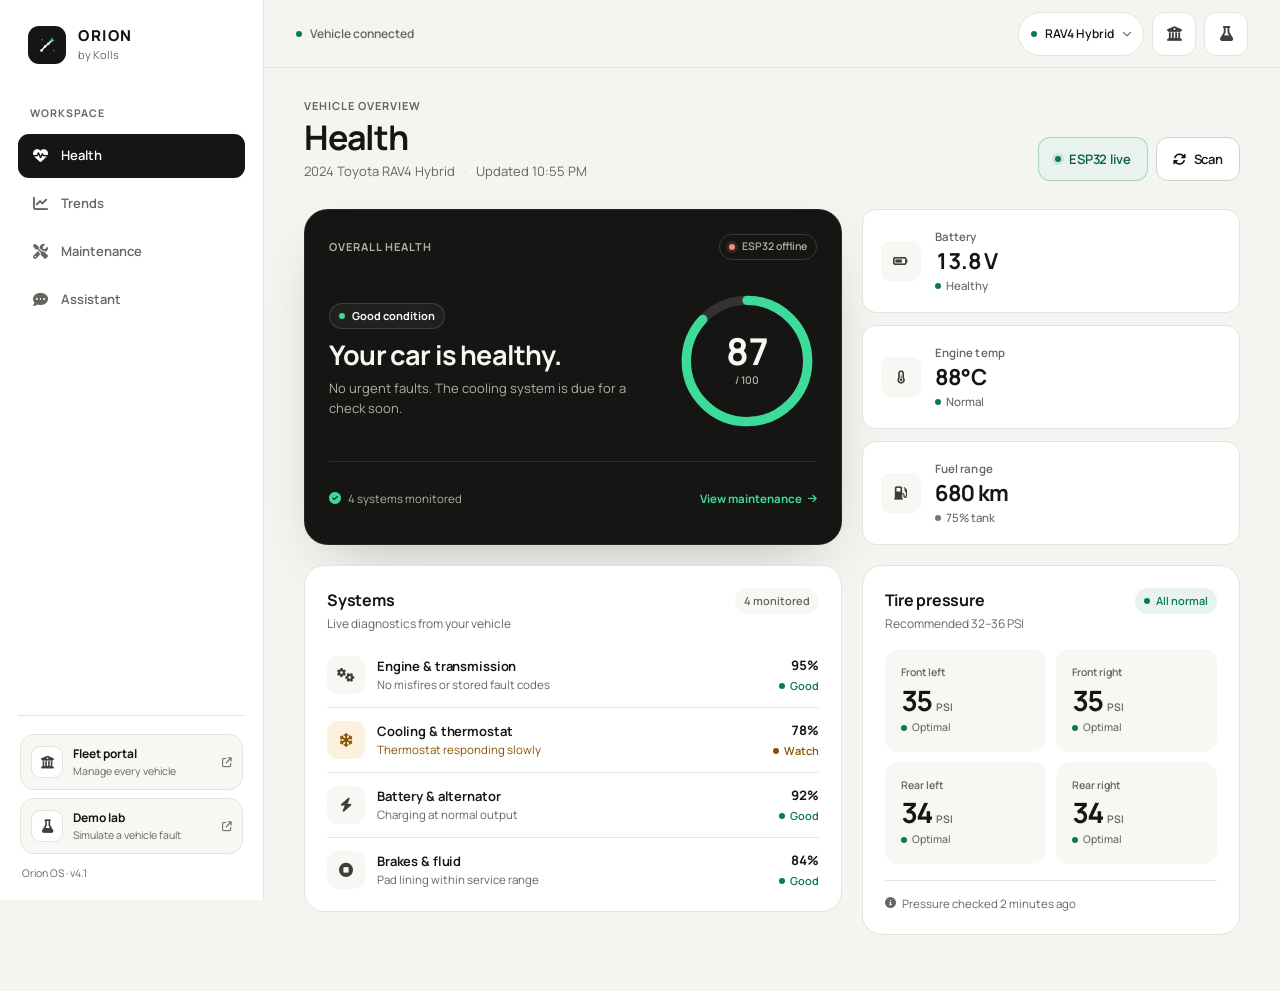
==== commit d0c00353: "feat: direct ESP32 HTTP telemetry and one-click live vehicle" ====
--- a/web-dashboard/index.html
+++ b/web-dashboard/index.html
@@ -14,7 +14,7 @@
   <link href="https://fonts.googleapis.com/css2?family=Manrope:wght@400;500;600;700;800&display=swap" rel="stylesheet">
   <link rel="stylesheet" href="https://cdnjs.cloudflare.com/ajax/libs/font-awesome/6.5.1/css/all.min.css">
 
-  <link rel="stylesheet" href="styles.css?v=13.1">
+  <link rel="stylesheet" href="styles.css?v=13.3">
 </head>
 <body>
   <svg class="svg-sprite" xmlns="http://www.w3.org/2000/svg" aria-hidden="true" focusable="false">
@@ -130,6 +130,10 @@
               </p>
             </div>
             <div class="page-head-actions">
+              <button class="btn btn-secondary btn-live" type="button" id="connect-esp32-btn" onclick="connectEsp32()" aria-label="Connect directly to the ESP32 gateway">
+                <span class="live-dot" aria-hidden="true"></span>
+                <span>ESP32 live</span>
+              </button>
               <button class="btn btn-secondary" type="button" id="scan-btn" onclick="runScan()" aria-label="Run a new vehicle scan">
                 <i class="fa-solid fa-rotate" aria-hidden="true"></i>
                 <span>Scan</span>
@@ -770,6 +774,14 @@
           </span>
           <span class="garage-score"><strong data-score-for="truck">74</strong><small>/ 100</small><i class="fa-solid fa-circle-check" aria-hidden="true"></i></span>
         </button>
+
+        <button class="garage-item" type="button" data-car="live" id="garage-live" onclick="selectCar('live')" aria-pressed="false" hidden>
+          <span class="garage-car">
+            <span class="garage-icon"><i class="fa-solid fa-microchip" aria-hidden="true"></i></span>
+            <span class="garage-copy"><strong id="garage-live-name">ESP32 live vehicle</strong><small id="garage-live-meta">Direct gateway · waiting</small></span>
+          </span>
+          <span class="garage-score"><strong data-score-for="live">--</strong><small>/ 100</small><i class="fa-solid fa-circle-check" aria-hidden="true"></i></span>
+        </button>
       </div>
     </div>
   </div>
@@ -870,6 +882,11 @@
           <i class="fa-solid fa-chevron-right" aria-hidden="true"></i>
         </button>
       </div>
+
+      <a class="btn btn-secondary full-width demo-fleet-link" href="fleet.html">
+        <i class="fa-solid fa-building-columns" aria-hidden="true"></i>
+        Open fleet manager
+      </a>
     </div>
   </div>
 
@@ -879,8 +896,8 @@
   </div>
 
   <script src="mqtt.min.js?v=5.10.4"></script>
-  <script src="live-telemetry.js?v=1.1"></script>
+  <script src="live-telemetry.js?v=1.2"></script>
   <script src="ai-engine.js?v=1.1"></script>
-  <script src="app.js?v=12.2"></script>
+  <script src="app.js?v=12.3"></script>
 </body>
 </html>
--- a/web-dashboard/styles.css
+++ b/web-dashboard/styles.css
@@ -726,7 +726,28 @@
 }
 
 .page-head-actions {
+  display: flex;
+  align-items: center;
+  justify-content: flex-end;
+  flex-wrap: wrap;
+  gap: 8px;
   flex-shrink: 0;
+}
+
+.btn-live {
+  border-color: rgba(11, 122, 83, 0.28);
+  background: var(--accent-soft);
+  color: var(--accent-strong);
+}
+
+.btn-live:hover {
+  background: #dbefe4;
+  border-color: rgba(11, 122, 83, 0.44);
+}
+
+.btn-live .live-dot {
+  background: var(--accent);
+  box-shadow: 0 0 0 3px rgba(11, 122, 83, 0.12);
 }
 
 /* --------------------------------------------------------------------------
@@ -2793,6 +2814,10 @@
 .demo-grid {
   display: grid;
   gap: 8px;
+}
+
+.demo-fleet-link {
+  margin-top: 12px;
 }
 
 .demo-option {
@@ -3332,6 +3357,22 @@
 
   .cert-sheet {
     padding: 22px;
+  }
+}
+
+@media (max-width: 639px) {
+  .page-head {
+    align-items: flex-start;
+    flex-wrap: wrap;
+  }
+
+  .page-head-actions {
+    width: 100%;
+    justify-content: flex-start;
+  }
+
+  .page-head-actions .btn {
+    flex: 1;
   }
 }
 
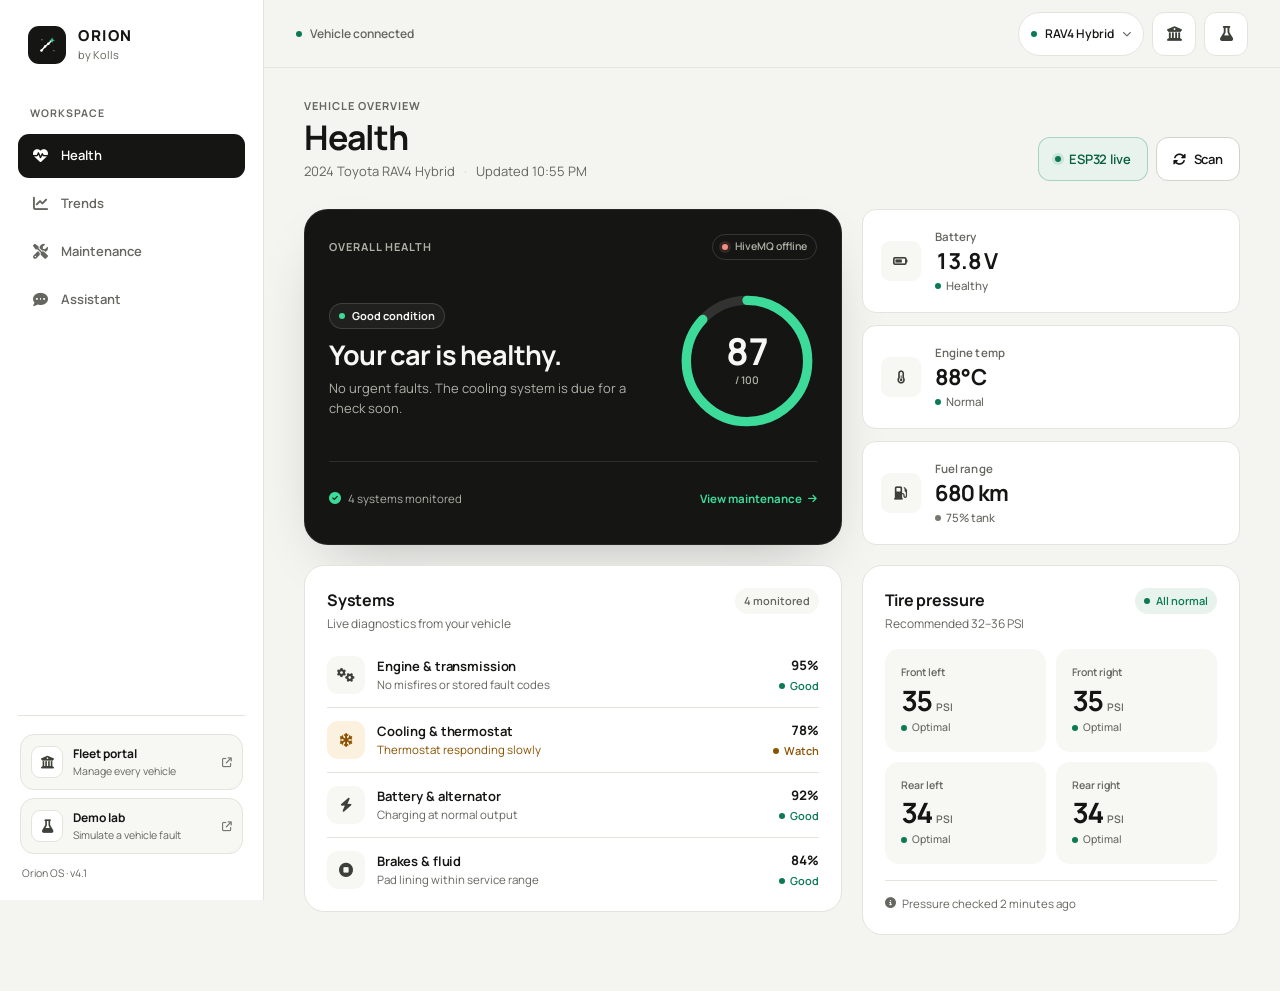
==== commit 5ce4f34c: "feat: default to HiveMQ MQTT for phone-only demo" ====
--- a/web-dashboard/index.html
+++ b/web-dashboard/index.html
@@ -896,8 +896,8 @@
   </div>
 
   <script src="mqtt.min.js?v=5.10.4"></script>
-  <script src="live-telemetry.js?v=1.2"></script>
+  <script src="live-telemetry.js?v=1.3"></script>
   <script src="ai-engine.js?v=1.1"></script>
-  <script src="app.js?v=12.3"></script>
+  <script src="app.js?v=12.5"></script>
 </body>
 </html>
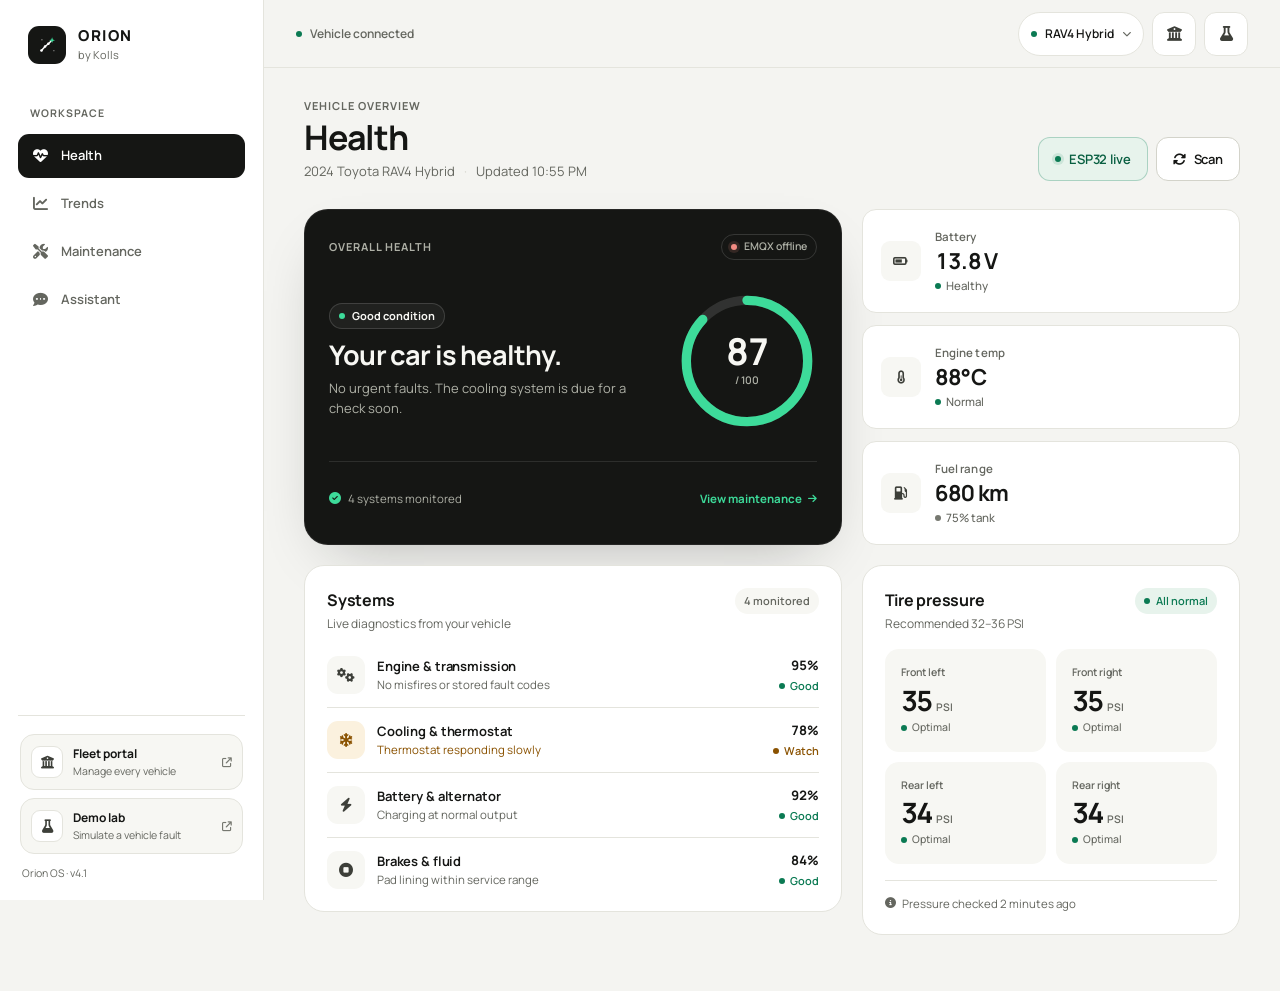
==== commit 2000227a: "feat: connect app to EMQX Cloud serverless broker" ====
--- a/web-dashboard/index.html
+++ b/web-dashboard/index.html
@@ -896,8 +896,8 @@
   </div>
 
   <script src="mqtt.min.js?v=5.10.4"></script>
-  <script src="live-telemetry.js?v=1.3"></script>
+  <script src="live-telemetry.js?v=1.4"></script>
   <script src="ai-engine.js?v=1.1"></script>
-  <script src="app.js?v=12.5"></script>
+  <script src="app.js?v=12.7"></script>
 </body>
 </html>
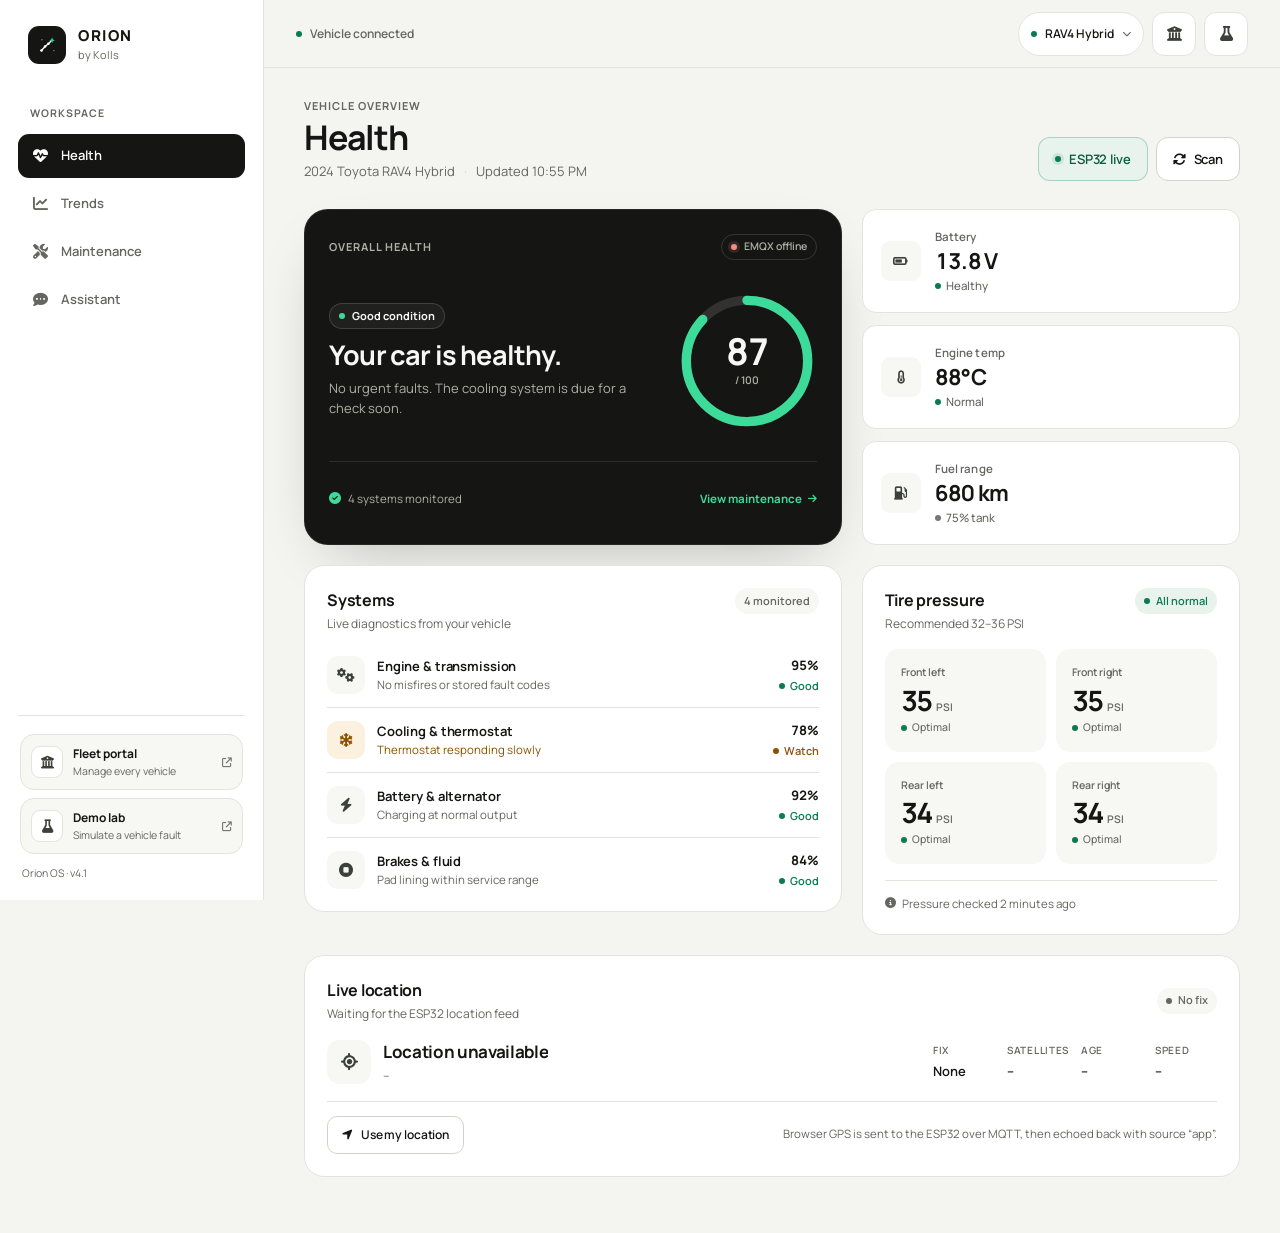
==== commit 0b797ea5: "feat: show live location and push browser GPS to ESP32" ====
--- a/web-dashboard/index.html
+++ b/web-dashboard/index.html
@@ -14,7 +14,7 @@
   <link href="https://fonts.googleapis.com/css2?family=Manrope:wght@400;500;600;700;800&display=swap" rel="stylesheet">
   <link rel="stylesheet" href="https://cdnjs.cloudflare.com/ajax/libs/font-awesome/6.5.1/css/all.min.css">
 
-  <link rel="stylesheet" href="styles.css?v=13.3">
+  <link rel="stylesheet" href="styles.css?v=13.4">
 </head>
 <body>
   <svg class="svg-sprite" xmlns="http://www.w3.org/2000/svg" aria-hidden="true" focusable="false">
@@ -303,6 +303,41 @@
               <div class="card-foot" id="tpms-footnote"><i class="fa-solid fa-circle-info" aria-hidden="true"></i> Pressure checked 2 minutes ago</div>
             </article>
 
+            <article class="card location-card">
+              <div class="card-head">
+                <div>
+                  <h2>Live location</h2>
+                  <p id="location-sub">Waiting for the ESP32 location feed</p>
+                </div>
+                <span class="chip chip--quiet" id="location-source-chip"><span class="status-dot" aria-hidden="true"></span><span id="location-source">No fix</span></span>
+              </div>
+
+              <div class="location-body">
+                <div class="location-primary">
+                  <span class="location-icon" aria-hidden="true"><i class="fa-solid fa-location-crosshairs"></i></span>
+                  <div class="location-copy">
+                    <strong id="location-place">Location unavailable</strong>
+                    <span id="location-coords">--</span>
+                  </div>
+                </div>
+
+                <dl class="location-facts">
+                  <div><dt>Fix</dt><dd id="location-fix">None</dd></div>
+                  <div><dt>Satellites</dt><dd id="location-sats">0</dd></div>
+                  <div><dt>Age</dt><dd id="location-age">--</dd></div>
+                  <div><dt>Speed</dt><dd id="location-speed">--</dd></div>
+                </dl>
+
+                <div class="location-action">
+                  <button class="btn btn-secondary btn-sm" type="button" id="location-use-btn" onclick="useMyLocation()">
+                    <i class="fa-solid fa-location-arrow" aria-hidden="true"></i>
+                    <span>Use my location</span>
+                  </button>
+                  <p class="location-hint" id="location-hint">Browser GPS is sent to the ESP32 over MQTT, then echoed back with source “app”.</p>
+                </div>
+              </div>
+            </article>
+
           </div>
         </section>
 
@@ -896,8 +931,8 @@
   </div>
 
   <script src="mqtt.min.js?v=5.10.4"></script>
-  <script src="live-telemetry.js?v=1.4"></script>
+  <script src="live-telemetry.js?v=1.5"></script>
   <script src="ai-engine.js?v=1.1"></script>
-  <script src="app.js?v=12.7"></script>
+  <script src="app.js?v=12.8"></script>
 </body>
 </html>
--- a/web-dashboard/styles.css
+++ b/web-dashboard/styles.css
@@ -1318,6 +1318,126 @@
 }
 
 /* --------------------------------------------------------------------------
+   Health — live location
+   -------------------------------------------------------------------------- */
+
+.location-card .card-head {
+  align-items: center;
+}
+
+.location-body {
+  display: grid;
+  grid-template-columns: minmax(0, 1fr) auto;
+  align-items: center;
+  gap: 16px 22px;
+  margin-top: 16px;
+}
+
+.location-primary {
+  display: flex;
+  align-items: center;
+  gap: 12px;
+  min-width: 0;
+}
+
+.location-icon {
+  display: grid;
+  place-items: center;
+  width: 44px;
+  height: 44px;
+  flex-shrink: 0;
+  border-radius: 13px;
+  background: var(--surface-2);
+  color: var(--ink-2);
+  font-size: 17px;
+}
+
+.location-copy {
+  display: flex;
+  flex-direction: column;
+  gap: 2px;
+  min-width: 0;
+}
+
+.location-copy strong {
+  overflow: hidden;
+  font-size: 17px;
+  font-weight: 700;
+  letter-spacing: -0.02em;
+  text-overflow: ellipsis;
+  white-space: nowrap;
+}
+
+.location-copy span {
+  color: var(--muted);
+  font-size: 12px;
+  font-variant-numeric: tabular-nums;
+}
+
+.location-facts {
+  display: grid;
+  grid-template-columns: repeat(4, minmax(58px, 1fr));
+  gap: 12px;
+  margin: 0;
+}
+
+.location-facts dt {
+  color: var(--muted);
+  font-size: 10px;
+  font-weight: 600;
+  letter-spacing: 0.07em;
+  text-transform: uppercase;
+}
+
+.location-facts dd {
+  margin: 4px 0 0;
+  color: var(--ink);
+  font-size: 13px;
+  font-weight: 600;
+  font-variant-numeric: tabular-nums;
+}
+
+.location-action {
+  display: flex;
+  grid-column: 1 / -1;
+  align-items: center;
+  justify-content: space-between;
+  gap: 16px;
+  padding-top: 14px;
+  border-top: 1px solid var(--border);
+}
+
+.location-hint {
+  max-width: 62ch;
+  color: var(--muted);
+  font-size: 11.5px;
+  line-height: 1.45;
+}
+
+@media (max-width: 760px) {
+  .location-body {
+    grid-template-columns: minmax(0, 1fr);
+    gap: 14px;
+  }
+
+  .location-facts {
+    grid-template-columns: repeat(2, minmax(0, 1fr));
+    padding-top: 14px;
+    border-top: 1px solid var(--border);
+  }
+
+  .location-action {
+    flex-direction: column;
+    align-items: stretch;
+    gap: 10px;
+  }
+
+  .location-action .btn {
+    width: 100%;
+  }
+}
+
+/* --------------------------------------------------------------------------
    Health — ESP32 device link
    -------------------------------------------------------------------------- */
 
@@ -3642,6 +3762,10 @@
 
   .tires-card {
     grid-column: span 5;
+  }
+
+  .location-card {
+    grid-column: span 12;
   }
 
   .device-card {
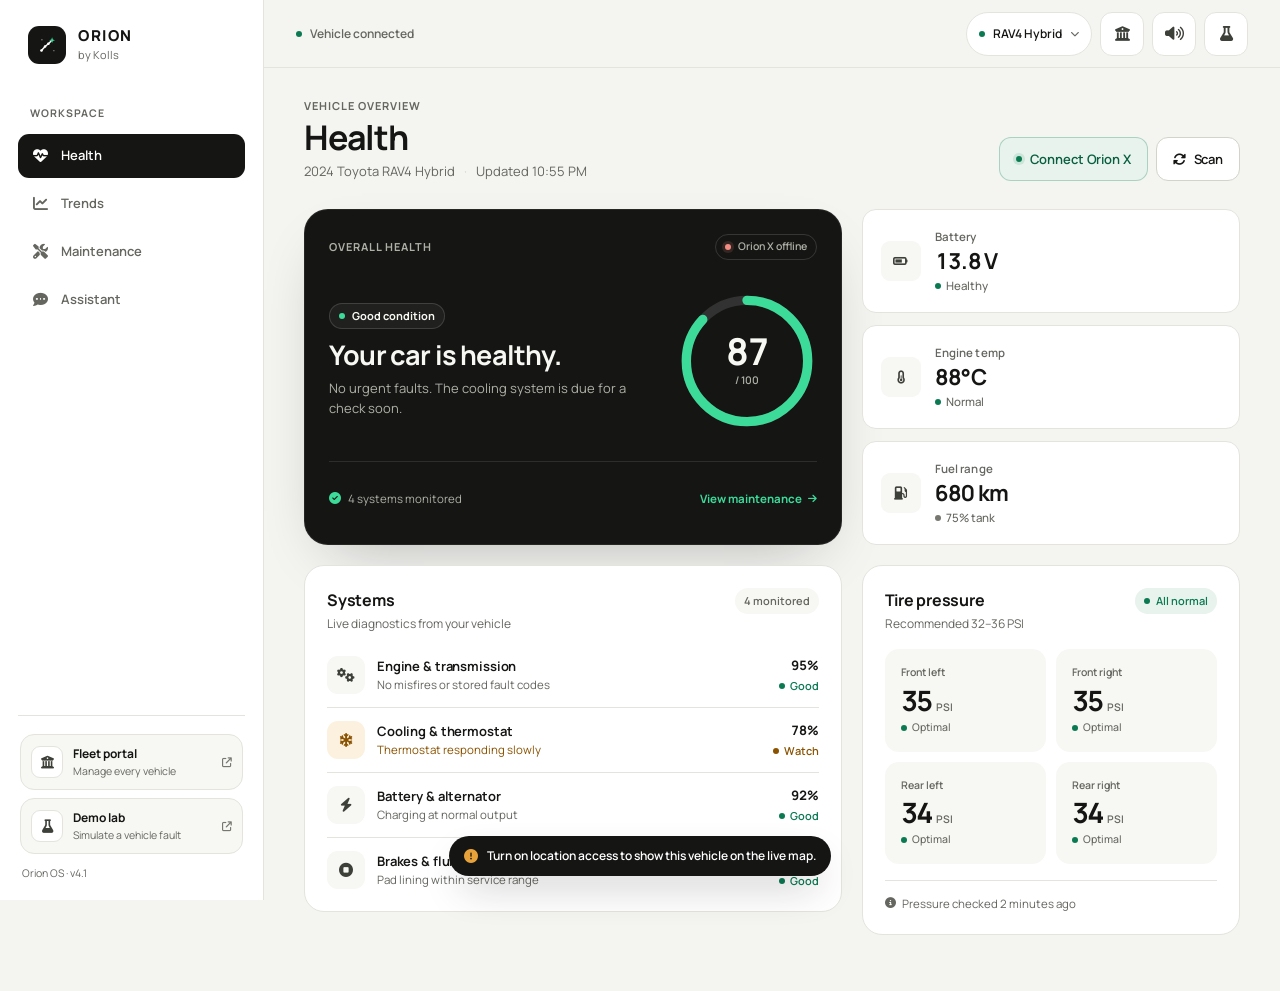
==== commit 666d49be: "Sync buzzer and Orion X updates to web-dashboard folder" ====
--- a/web-dashboard/index.html
+++ b/web-dashboard/index.html
@@ -14,7 +14,7 @@
   <link href="https://fonts.googleapis.com/css2?family=Manrope:wght@400;500;600;700;800&display=swap" rel="stylesheet">
   <link rel="stylesheet" href="https://cdnjs.cloudflare.com/ajax/libs/font-awesome/6.5.1/css/all.min.css">
 
-  <link rel="stylesheet" href="styles.css?v=13.4">
+  <link rel="stylesheet" href="styles.css?v=13.5">
 </head>
 <body>
   <svg class="svg-sprite" xmlns="http://www.w3.org/2000/svg" aria-hidden="true" focusable="false">
@@ -107,6 +107,9 @@
           <a class="icon-btn topbar-fleet-link" href="fleet.html" aria-label="Open fleet portal" title="Fleet portal">
             <i class="fa-solid fa-building-columns" aria-hidden="true"></i>
           </a>
+          <button class="icon-btn topbar-buzzer" type="button" id="buzzer-trigger-btn" onclick="triggerOrionXBuzzer()" aria-label="Sound Orion X" title="Sound Orion X">
+            <i class="fa-solid fa-volume-high" aria-hidden="true"></i>
+          </button>
           <button class="icon-btn topbar-demo" type="button" onclick="openSimModal()" aria-haspopup="dialog" aria-label="Open demo lab" title="Demo lab">
             <i class="fa-solid fa-flask" aria-hidden="true"></i>
           </button>
@@ -130,9 +133,9 @@
               </p>
             </div>
             <div class="page-head-actions">
-              <button class="btn btn-secondary btn-live" type="button" id="connect-esp32-btn" onclick="connectEsp32()" aria-label="Connect directly to the ESP32 gateway">
+              <button class="btn btn-secondary btn-live" type="button" id="connect-esp32-btn" onclick="connectEsp32()" aria-label="Connect to Orion X">
                 <span class="live-dot" aria-hidden="true"></span>
-                <span>ESP32 live</span>
+                <span id="connect-esp32-label">Connect Orion X</span>
               </button>
               <button class="btn btn-secondary" type="button" id="scan-btn" onclick="runScan()" aria-label="Run a new vehicle scan">
                 <i class="fa-solid fa-rotate" aria-hidden="true"></i>
@@ -301,41 +304,6 @@
               </div>
 
               <div class="card-foot" id="tpms-footnote"><i class="fa-solid fa-circle-info" aria-hidden="true"></i> Pressure checked 2 minutes ago</div>
-            </article>
-
-            <article class="card location-card">
-              <div class="card-head">
-                <div>
-                  <h2>Live location</h2>
-                  <p id="location-sub">Waiting for the ESP32 location feed</p>
-                </div>
-                <span class="chip chip--quiet" id="location-source-chip"><span class="status-dot" aria-hidden="true"></span><span id="location-source">No fix</span></span>
-              </div>
-
-              <div class="location-body">
-                <div class="location-primary">
-                  <span class="location-icon" aria-hidden="true"><i class="fa-solid fa-location-crosshairs"></i></span>
-                  <div class="location-copy">
-                    <strong id="location-place">Location unavailable</strong>
-                    <span id="location-coords">--</span>
-                  </div>
-                </div>
-
-                <dl class="location-facts">
-                  <div><dt>Fix</dt><dd id="location-fix">None</dd></div>
-                  <div><dt>Satellites</dt><dd id="location-sats">0</dd></div>
-                  <div><dt>Age</dt><dd id="location-age">--</dd></div>
-                  <div><dt>Speed</dt><dd id="location-speed">--</dd></div>
-                </dl>
-
-                <div class="location-action">
-                  <button class="btn btn-secondary btn-sm" type="button" id="location-use-btn" onclick="useMyLocation()">
-                    <i class="fa-solid fa-location-arrow" aria-hidden="true"></i>
-                    <span>Use my location</span>
-                  </button>
-                  <p class="location-hint" id="location-hint">Browser GPS is sent to the ESP32 over MQTT, then echoed back with source “app”.</p>
-                </div>
-              </div>
             </article>
 
           </div>
@@ -600,8 +568,8 @@
               <article class="card ai-model-card" id="ai-model-card" data-tone="good">
                 <div class="card-head">
                   <div>
-                    <h2>Predictive model</h2>
-                    <p>Unsupervised anomaly detection on live telemetry.</p>
+                    <h2>Early warning</h2>
+                    <p>Learns how your vehicle normally behaves and flags changes early.</p>
                   </div>
                   <span class="chip chip--good" id="ai-model-state">Normal</span>
                 </div>
@@ -618,21 +586,21 @@
                 </div>
 
                 <div class="ai-fact-grid">
-                  <div><span>Nearest cluster</span><strong id="ai-cluster">--</strong></div>
+                  <div><span>Closest pattern</span><strong id="ai-cluster">--</strong></div>
                   <div><span>Confidence</span><strong id="ai-confidence">--</strong></div>
-                  <div><span>Baseline</span><strong id="ai-samples">--</strong></div>
+                  <div><span>Learning</span><strong id="ai-samples">--</strong></div>
                   <div><span>14-day view</span><strong id="ai-forecast">--</strong></div>
                 </div>
 
                 <div class="ai-signals" id="ai-signals">
                   <div class="ai-signal">
-                    <span class="ai-signal-name"><span class="ai-signal-dot"></span>Waiting for telemetry</span>
+                    <span class="ai-signal-name"><span class="ai-signal-dot"></span>Waiting for vehicle data</span>
                     <strong>--</strong>
                   </div>
                 </div>
 
                 <button class="btn btn-secondary btn-sm full-width ai-explain-btn" type="button" onclick="explainAiModel()">
-                  <i class="fa-solid fa-microchip" aria-hidden="true"></i> Explain this model
+                  <i class="fa-solid fa-microchip" aria-hidden="true"></i> How this works
                 </button>
               </article>
 
@@ -707,21 +675,21 @@
                 <span class="chat-avatar"><i class="fa-solid fa-user-gear" aria-hidden="true"></i></span>
                 <div class="chat-title">
                   <h2>AI Mechanic</h2>
-                  <p><span class="status-dot" aria-hidden="true"></span>Online · local ML · anomaly model</p>
+                  <p><span class="status-dot" aria-hidden="true"></span>Online · built into Orion X</p>
                 </div>
               </div>
 
               <div class="chat-model-strip">
-                <span><i class="fa-solid fa-microchip" aria-hidden="true"></i> Unsupervised model</span>
-                <strong id="chat-model-summary">Learning baseline…</strong>
+                <span><i class="fa-solid fa-microchip" aria-hidden="true"></i> Early warning</span>
+                <strong id="chat-model-summary">Learning your vehicle…</strong>
               </div>
 
               <div class="chat-stream" id="assistant-chat-stream" aria-live="polite">
                 <div class="msg msg--bot">
-                  <p>Hi — I'm Orion's AI mechanic. I use a local TF-IDF intent model and an unsupervised k-means anomaly detector on your live telemetry.</p>
+                  <p>Hi — I'm Orion's AI mechanic. I learn how your vehicle normally behaves and watch for early changes.</p>
                 </div>
                 <div class="msg msg--bot">
-                  <p>Ask <strong>“What will fail next?”</strong> for a predictive scan, or ask about a system and I'll ground the answer in the model's signal scores.</p>
+                  <p>Ask <strong>“What will fail next?”</strong> for an early warning, or ask about a system and I'll explain it using your live readings.</p>
                 </div>
               </div>
 
@@ -730,7 +698,7 @@
                 <button class="chat-chip" type="button" onclick="askMechanicQuestion('What looks anomalous right now?')">What looks anomalous?</button>
                 <button class="chat-chip" type="button" onclick="askMechanicQuestion('Why does the car feel like it runs warm?')">Why is the car warm?</button>
                 <button class="chat-chip" type="button" onclick="askMechanicQuestion('How long can I drive on my current brake pads?')">Brake pad life</button>
-                <button class="chat-chip" type="button" onclick="askMechanicQuestion('How does the unsupervised AI model work?')">How does the AI work?</button>
+                <button class="chat-chip" type="button" onclick="askMechanicQuestion('How does the early warning work?')">How does it work?</button>
               </div>
 
               <form class="chat-form" id="assistant-form">
@@ -813,7 +781,7 @@
         <button class="garage-item" type="button" data-car="live" id="garage-live" onclick="selectCar('live')" aria-pressed="false" hidden>
           <span class="garage-car">
             <span class="garage-icon"><i class="fa-solid fa-microchip" aria-hidden="true"></i></span>
-            <span class="garage-copy"><strong id="garage-live-name">ESP32 live vehicle</strong><small id="garage-live-meta">Direct gateway · waiting</small></span>
+            <span class="garage-copy"><strong id="garage-live-name">Orion X vehicle</strong><small id="garage-live-meta">Waiting for Orion X</small></span>
           </span>
           <span class="garage-score"><strong data-score-for="live">--</strong><small>/ 100</small><i class="fa-solid fa-circle-check" aria-hidden="true"></i></span>
         </button>
@@ -890,7 +858,7 @@
           <i class="fa-solid fa-xmark" aria-hidden="true"></i>
         </button>
       </div>
-      <p class="modal-desc">Choose a scenario to see how the dashboard responds. Values stay simulated until you reset.</p>
+      <p class="modal-desc">Choose a scenario to see how the dashboard responds. Values stay in demo mode until you reset.</p>
 
       <div class="demo-grid">
         <button class="demo-option" type="button" onclick="triggerTestScenario('overheat')">
@@ -918,10 +886,16 @@
         </button>
       </div>
 
-      <a class="btn btn-secondary full-width demo-fleet-link" href="fleet.html">
-        <i class="fa-solid fa-building-columns" aria-hidden="true"></i>
-        Open fleet manager
-      </a>
+      <div class="demo-fleet-row" style="display:flex;gap:8px;margin-top:16px;">
+        <a class="btn btn-secondary full-width demo-fleet-link" href="fleet.html" style="margin-top:0;">
+          <i class="fa-solid fa-building-columns" aria-hidden="true"></i>
+          Open fleet manager
+        </a>
+        <button class="btn btn-secondary" type="button" onclick="triggerOrionXBuzzer()" aria-label="Sound Orion X" title="Sound Orion X buzzer" style="white-space:nowrap;">
+          <i class="fa-solid fa-volume-high" aria-hidden="true"></i>
+          <span>Sound</span>
+        </button>
+      </div>
     </div>
   </div>
 
@@ -931,8 +905,8 @@
   </div>
 
   <script src="mqtt.min.js?v=5.10.4"></script>
-  <script src="live-telemetry.js?v=1.5"></script>
+  <script src="live-telemetry.js?v=1.6"></script>
   <script src="ai-engine.js?v=1.1"></script>
-  <script src="app.js?v=12.8"></script>
+  <script src="app.js?v=12.9"></script>
 </body>
 </html>
--- a/web-dashboard/styles.css
+++ b/web-dashboard/styles.css
@@ -568,6 +568,18 @@
   background: var(--surface-2);
   border-color: var(--border-strong);
   color: var(--ink);
+}
+
+.topbar-buzzer.is-sounding {
+  background: rgba(239, 68, 68, 0.2);
+  border-color: var(--danger, #ef4444);
+  color: var(--danger, #ef4444);
+  animation: pulse-buzz 0.3s ease infinite alternate;
+}
+
+@keyframes pulse-buzz {
+  from { transform: scale(1); }
+  to { transform: scale(1.12); }
 }
 
 .link-btn {
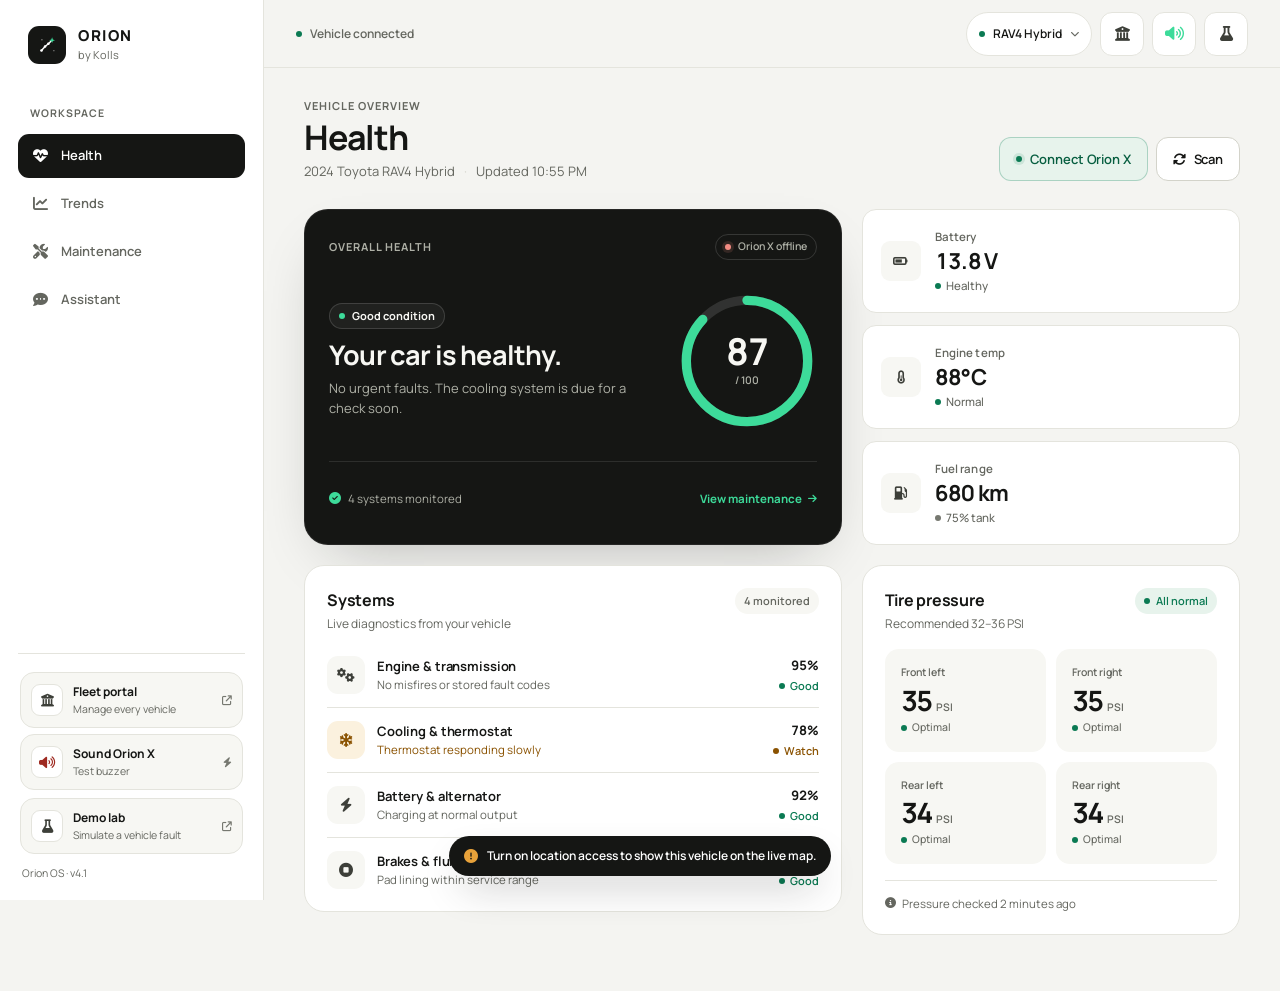
==== commit 412d5236: "Force cache-bust v99, make buzzer always enabled and ensure real Leaflet maps render reliably" ====
--- a/web-dashboard/index.html
+++ b/web-dashboard/index.html
@@ -14,7 +14,7 @@
   <link href="https://fonts.googleapis.com/css2?family=Manrope:wght@400;500;600;700;800&display=swap" rel="stylesheet">
   <link rel="stylesheet" href="https://cdnjs.cloudflare.com/ajax/libs/font-awesome/6.5.1/css/all.min.css">
 
-  <link rel="stylesheet" href="styles.css?v=13.5">
+  <link rel="stylesheet" href="styles.css?v=99.0">
 </head>
 <body>
   <svg class="svg-sprite" xmlns="http://www.w3.org/2000/svg" aria-hidden="true" focusable="false">
@@ -72,6 +72,14 @@
           </span>
           <i class="fa-solid fa-arrow-up-right-from-square" aria-hidden="true"></i>
         </a>
+        <button class="sidebar-demo sidebar-demo--secondary sidebar-demo--buzzer" type="button" onclick="triggerOrionXBuzzer()" style="width:100%;margin-top:6px;cursor:pointer;">
+          <span class="sidebar-demo-icon" style="color:var(--danger,#ef4444);"><i class="fa-solid fa-volume-high" aria-hidden="true"></i></span>
+          <span class="sidebar-demo-copy">
+            <strong>Sound Orion X</strong>
+            <small>Test buzzer</small>
+          </span>
+          <i class="fa-solid fa-bolt" aria-hidden="true"></i>
+        </button>
         <button class="sidebar-demo sidebar-demo--secondary" type="button" onclick="openSimModal()">
           <span class="sidebar-demo-icon"><i class="fa-solid fa-flask" aria-hidden="true"></i></span>
           <span class="sidebar-demo-copy">
@@ -907,6 +915,6 @@
   <script src="mqtt.min.js?v=5.10.4"></script>
   <script src="live-telemetry.js?v=1.6"></script>
   <script src="ai-engine.js?v=1.1"></script>
-  <script src="app.js?v=12.9"></script>
+  <script src="app.js?v=99.0"></script>
 </body>
 </html>
--- a/web-dashboard/styles.css
+++ b/web-dashboard/styles.css
@@ -570,11 +570,24 @@
   color: var(--ink);
 }
 
+.topbar-buzzer {
+  display: inline-grid !important;
+  color: var(--accent-bright);
+  background: var(--surface);
+  border: 1px solid var(--border);
+  cursor: pointer;
+}
+
+.topbar-buzzer:hover {
+  background: var(--surface-2);
+  border-color: var(--accent-bright);
+}
+
 .topbar-buzzer.is-sounding {
-  background: rgba(239, 68, 68, 0.2);
-  border-color: var(--danger, #ef4444);
-  color: var(--danger, #ef4444);
-  animation: pulse-buzz 0.3s ease infinite alternate;
+  background: rgba(239, 68, 68, 0.25) !important;
+  border-color: var(--danger, #ef4444) !important;
+  color: var(--danger, #ef4444) !important;
+  animation: pulse-buzz 0.25s ease infinite alternate;
 }
 
 @keyframes pulse-buzz {
